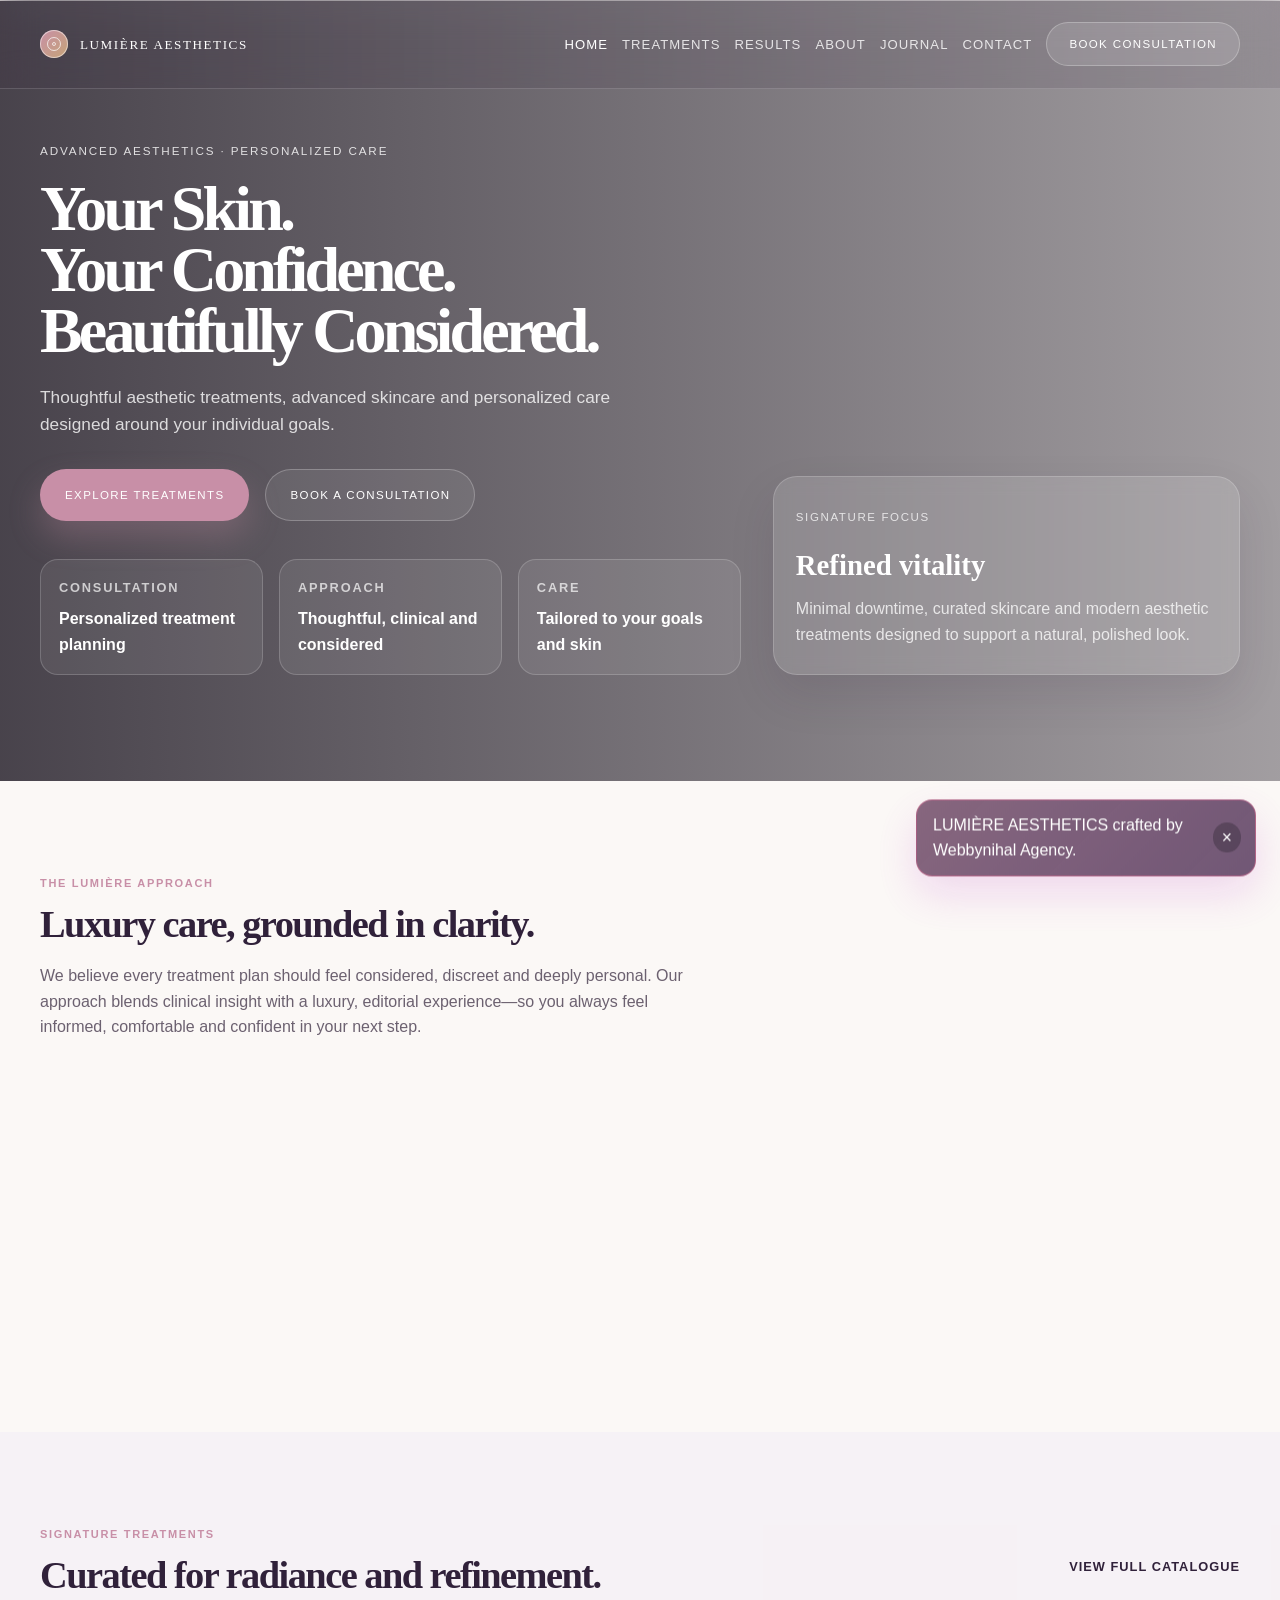
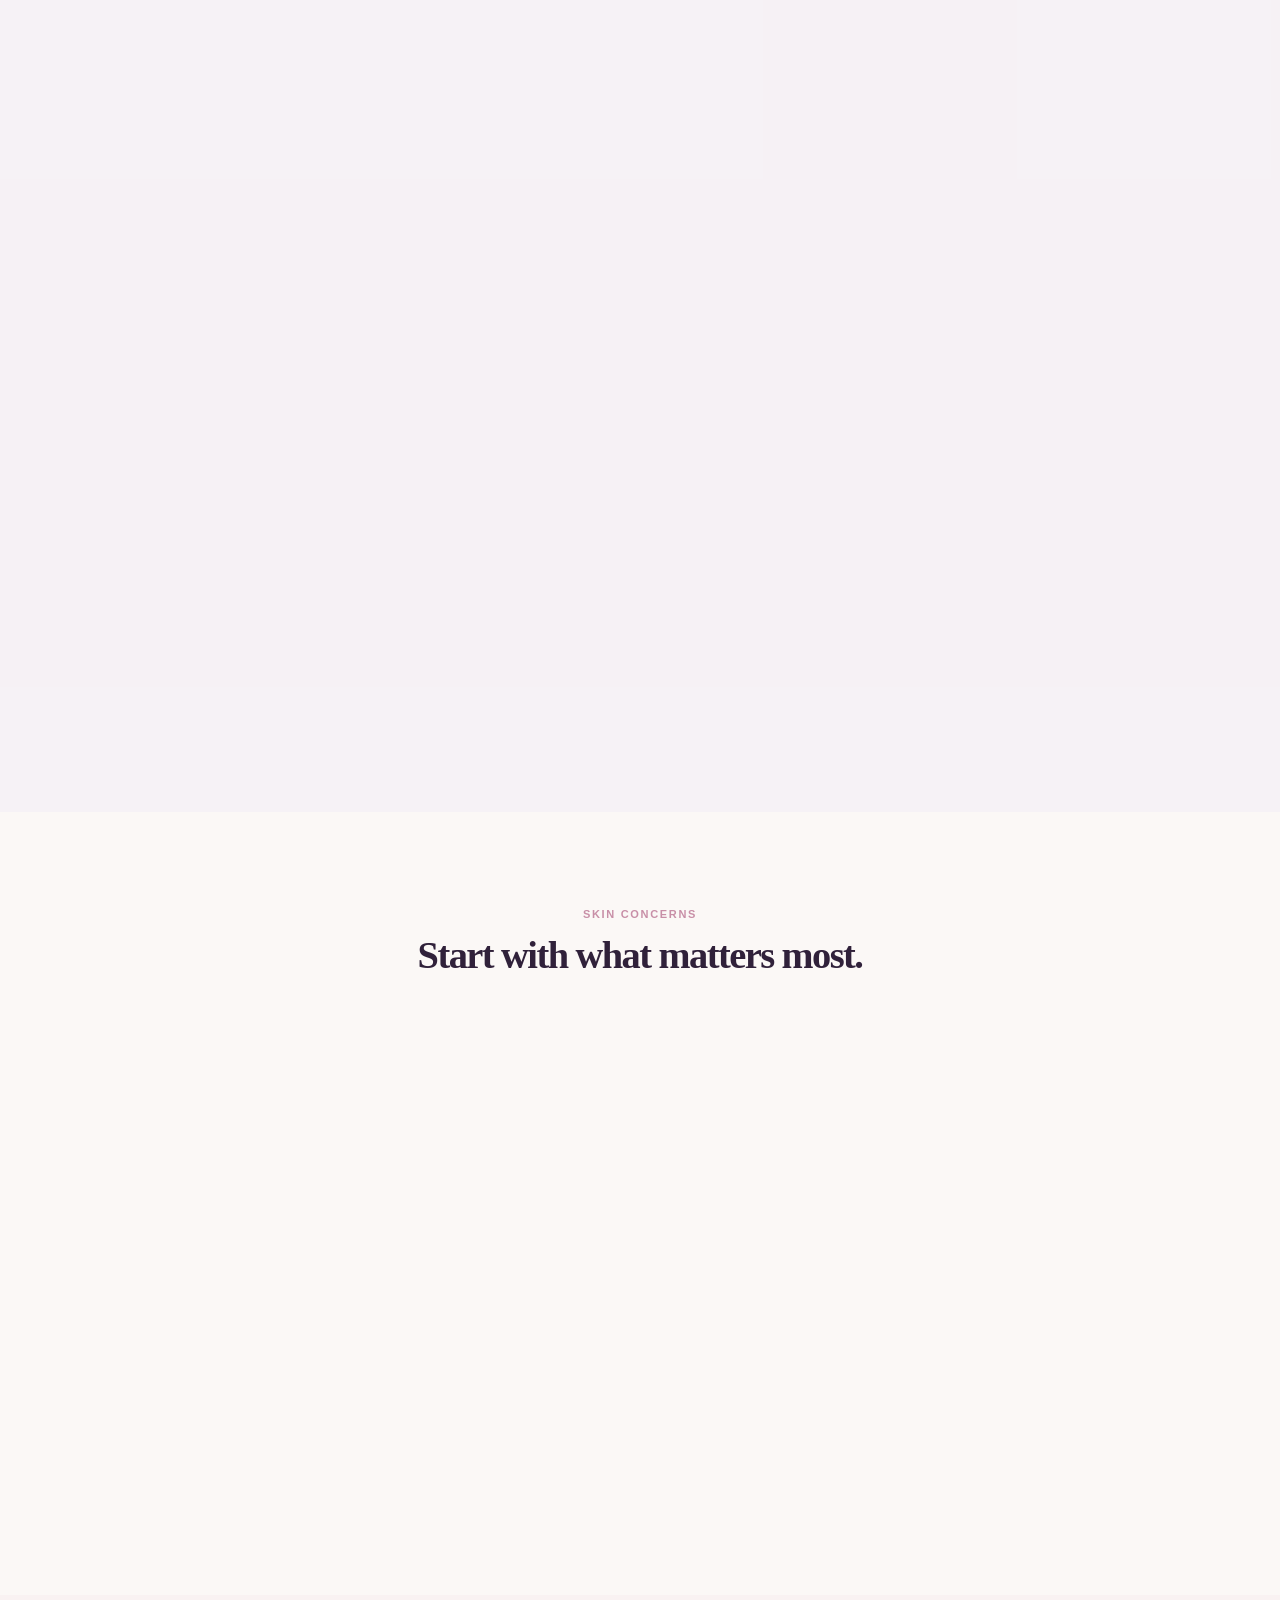
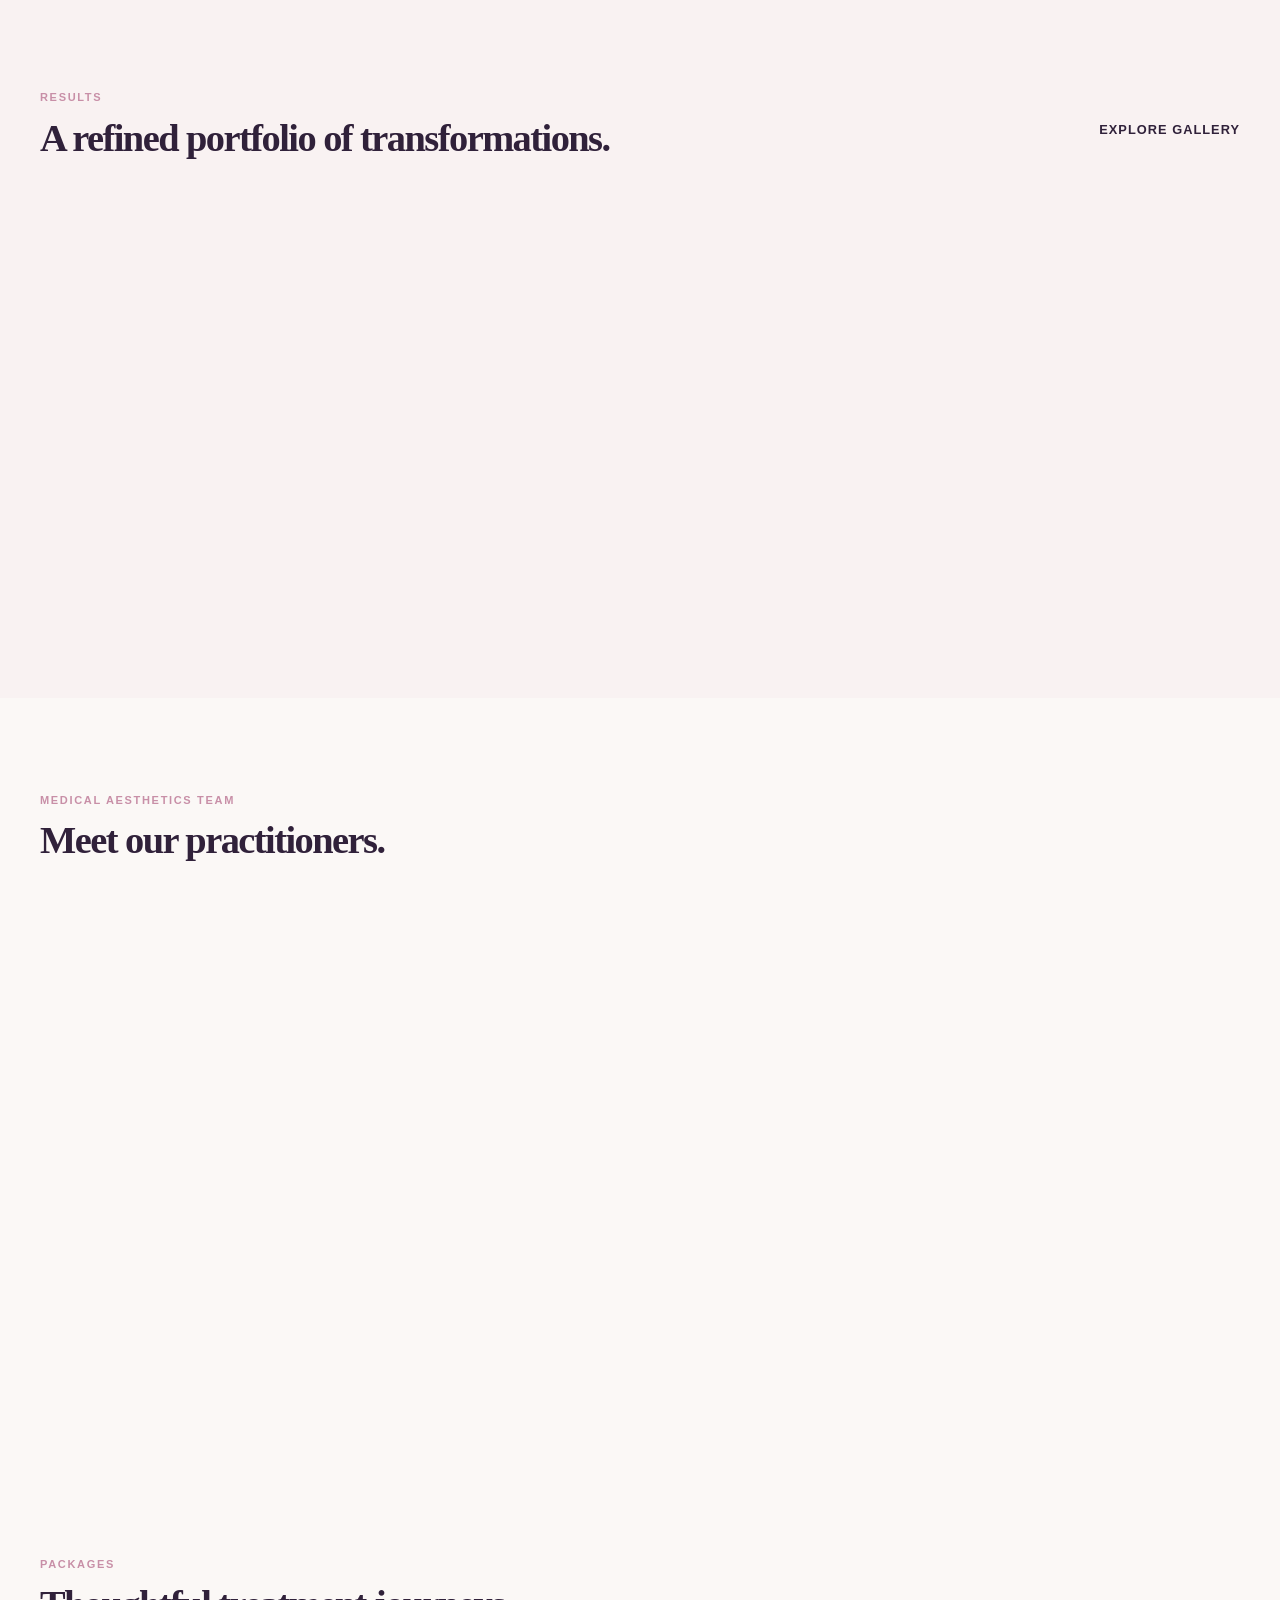
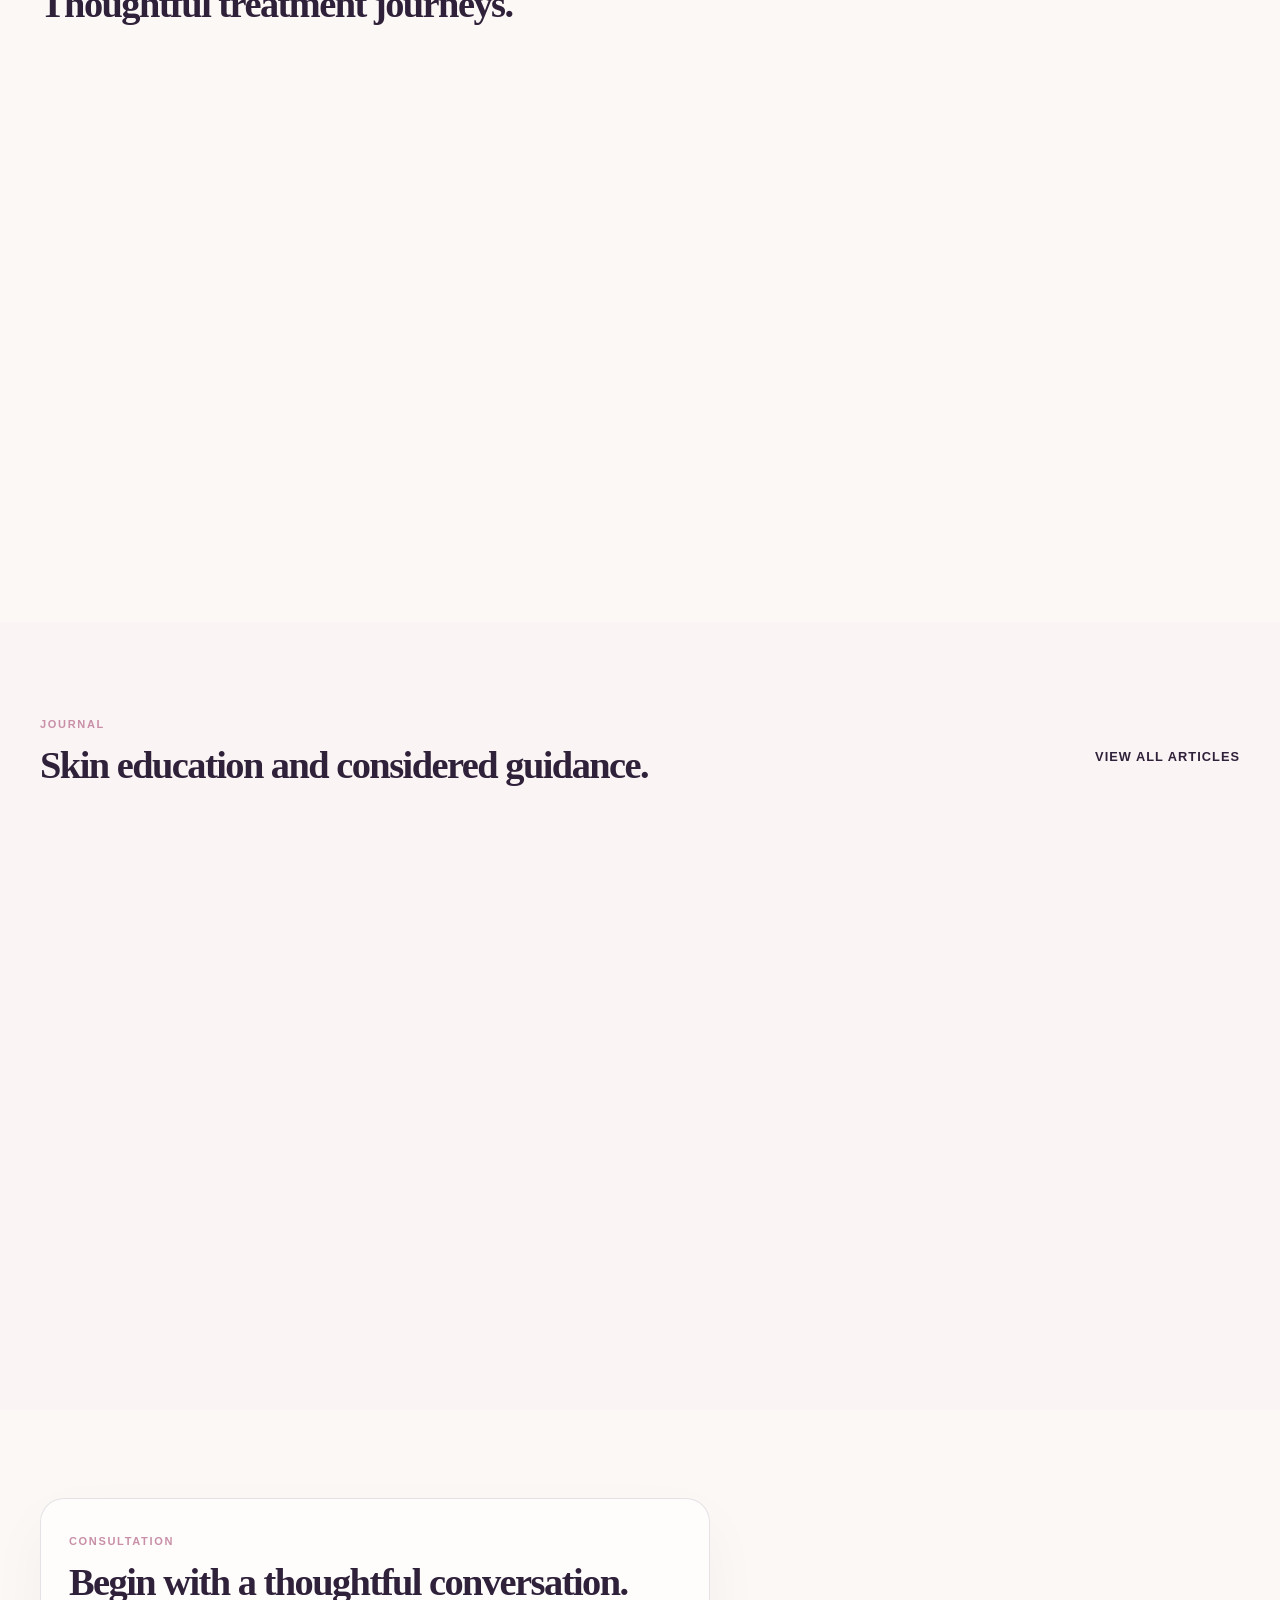
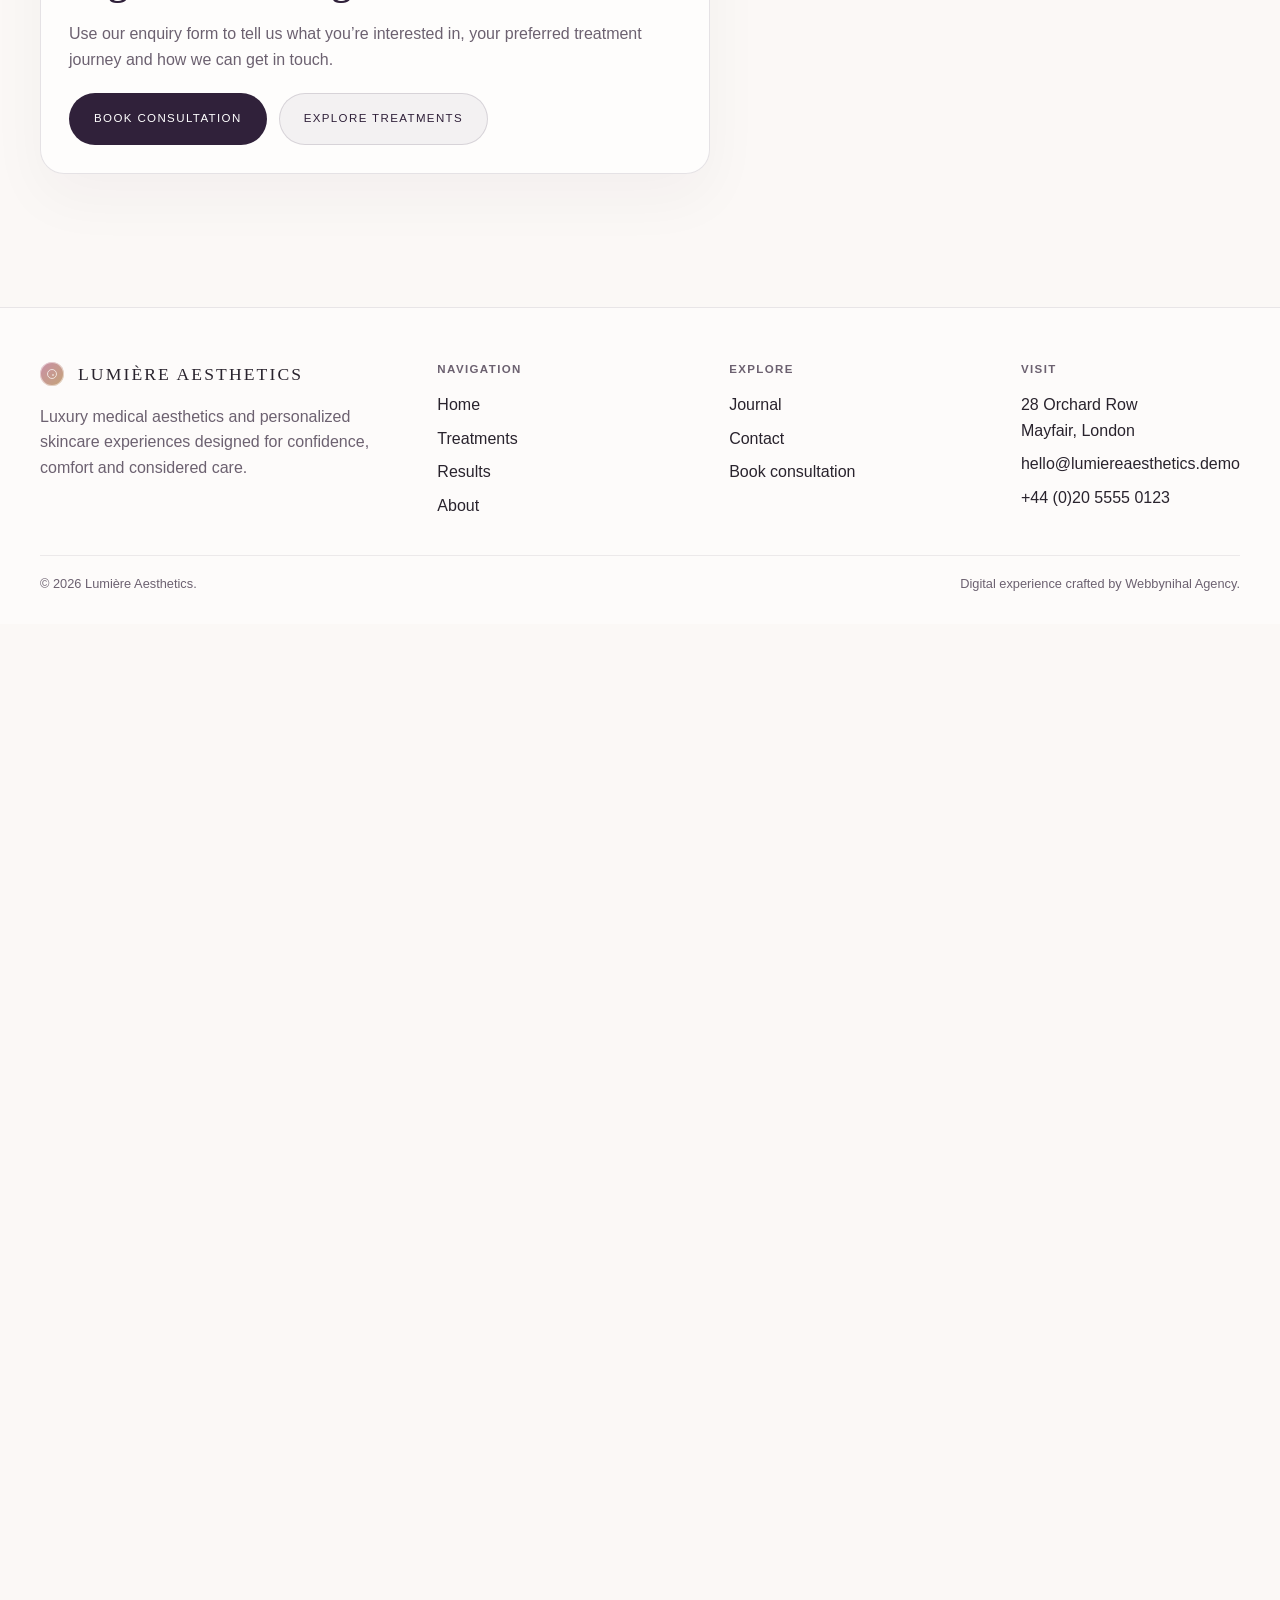
==== index.html @ baed6ac9 "first commit" ====
<!doctype html>
<html lang="en">
  <head>
    <meta charset="utf-8" />
    <meta name="viewport" content="width=device-width, initial-scale=1" />
    <meta http-equiv="refresh" content="0; url=html/index.html" />
    <title>LUMIÈRE AESTHETICS</title>
  </head>
  <body>
    <p><a href="html/index.html">Enter LUMIÈRE AESTHETICS</a></p>
  </body>
</html>
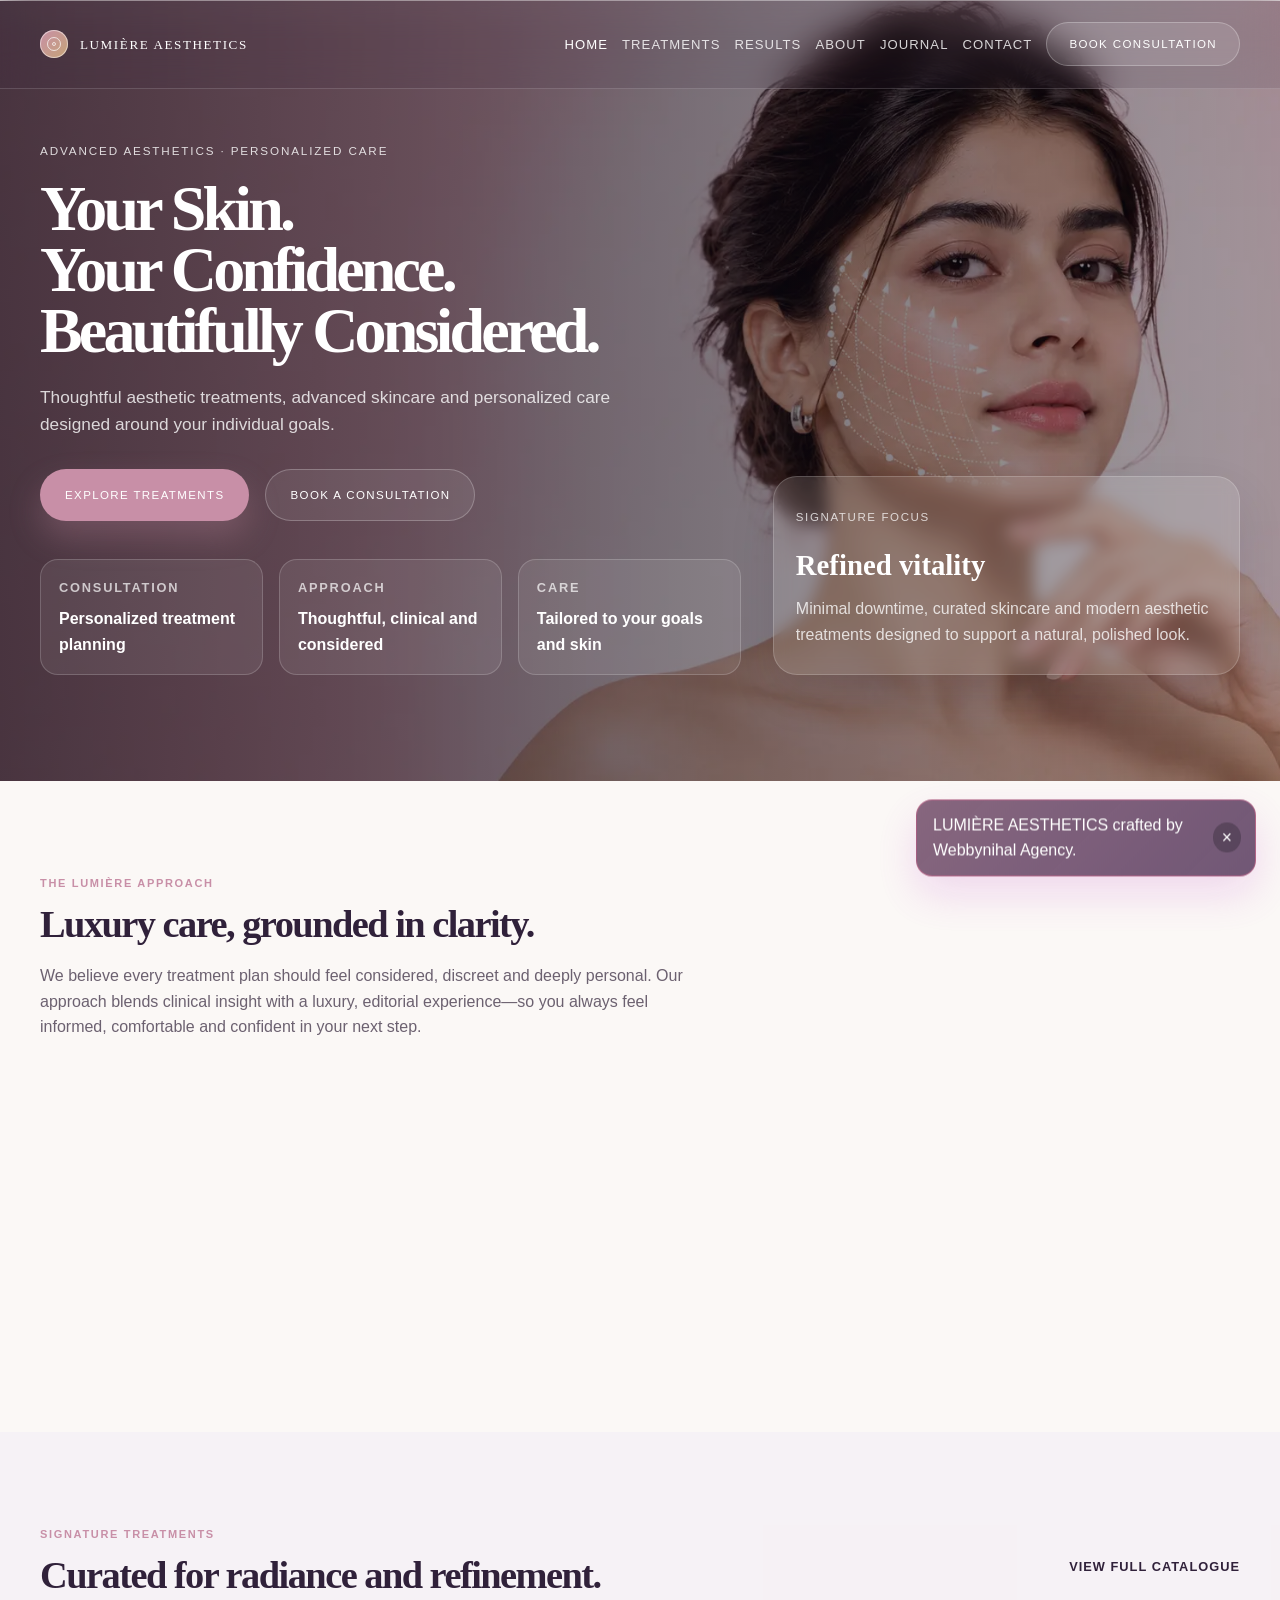
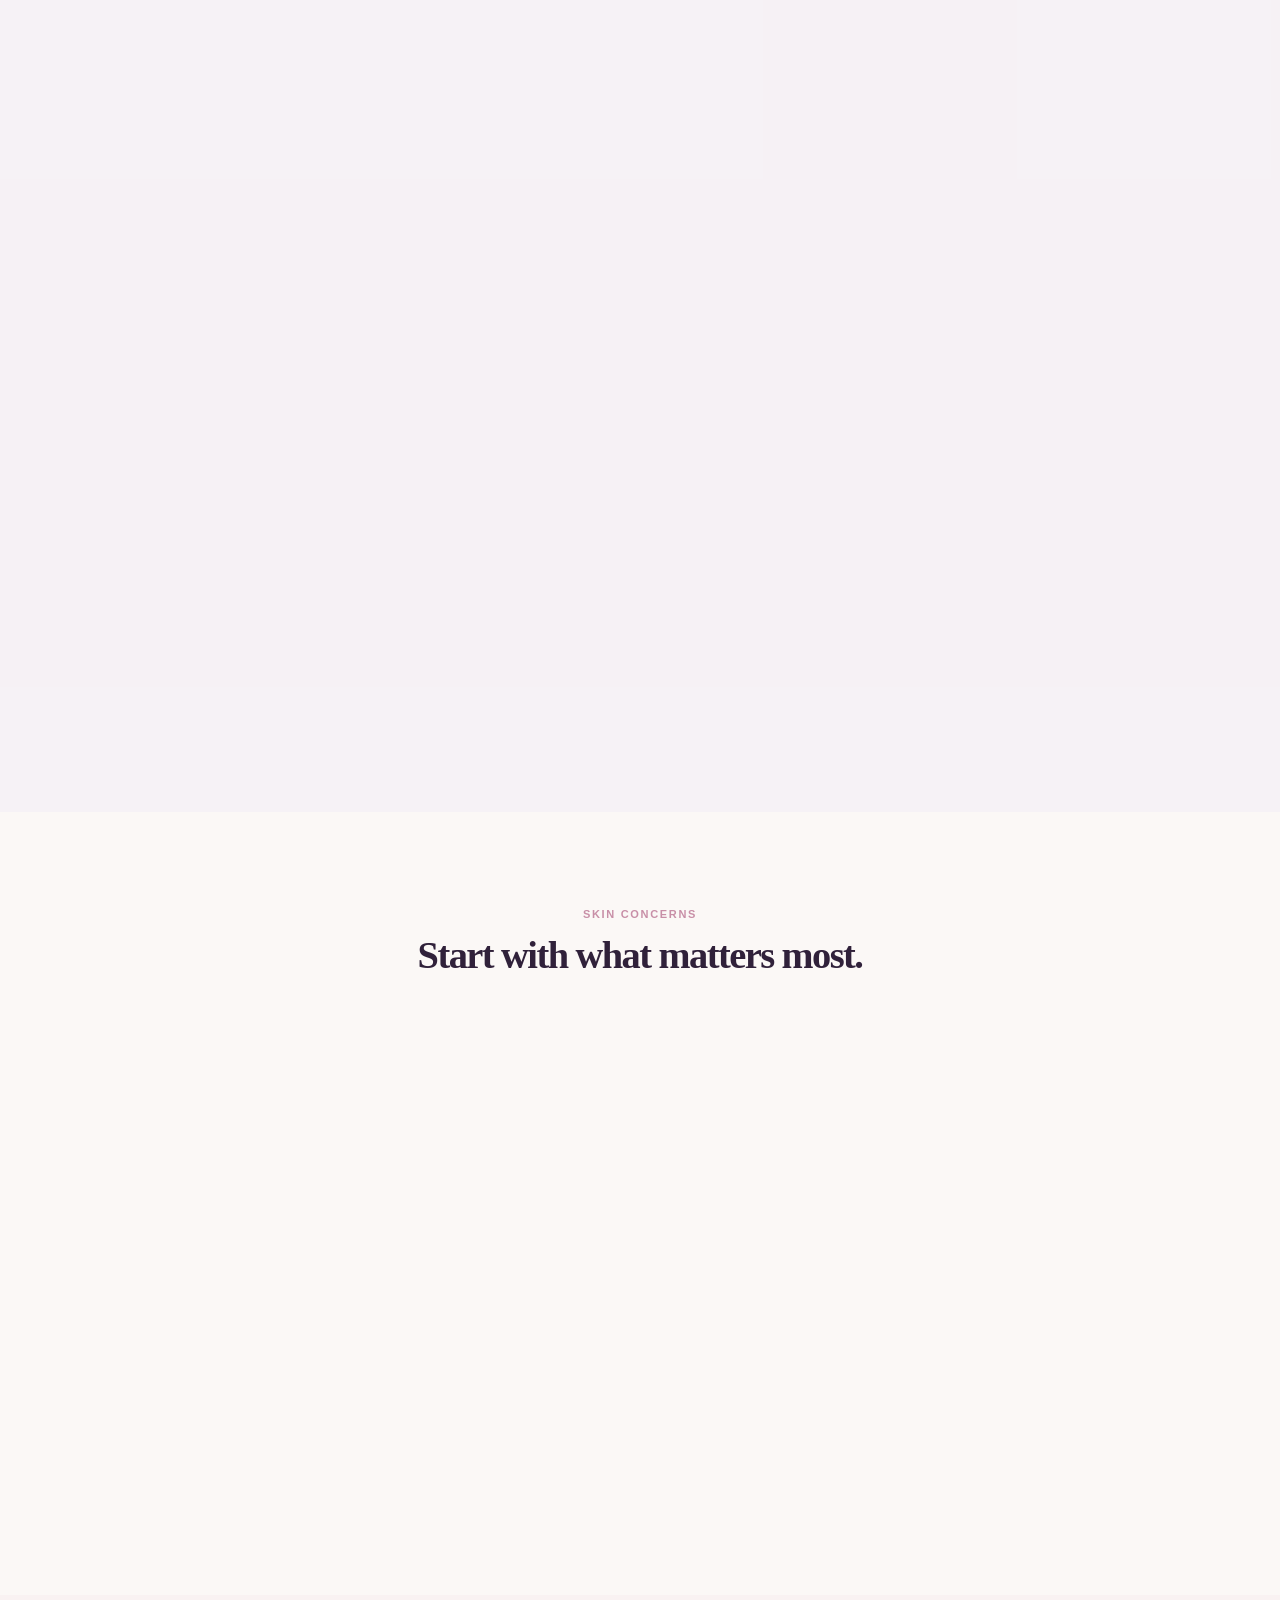
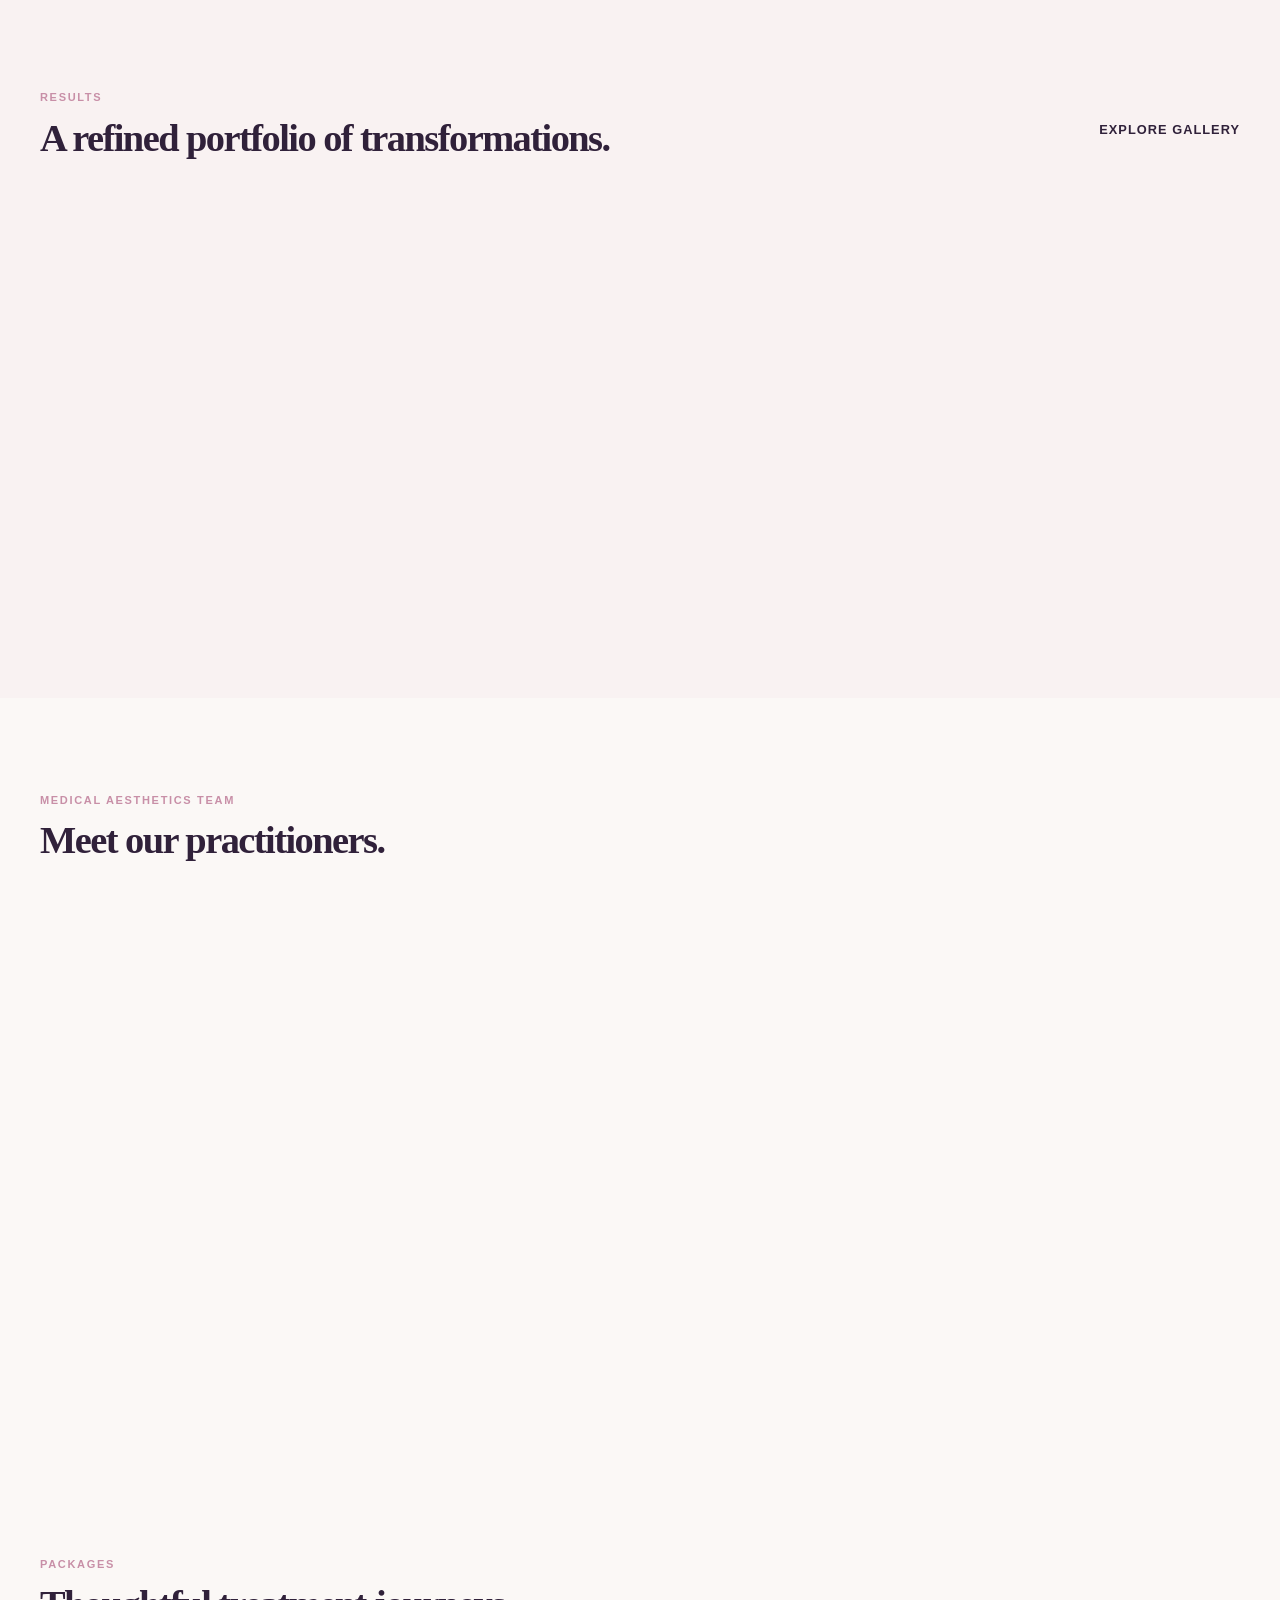
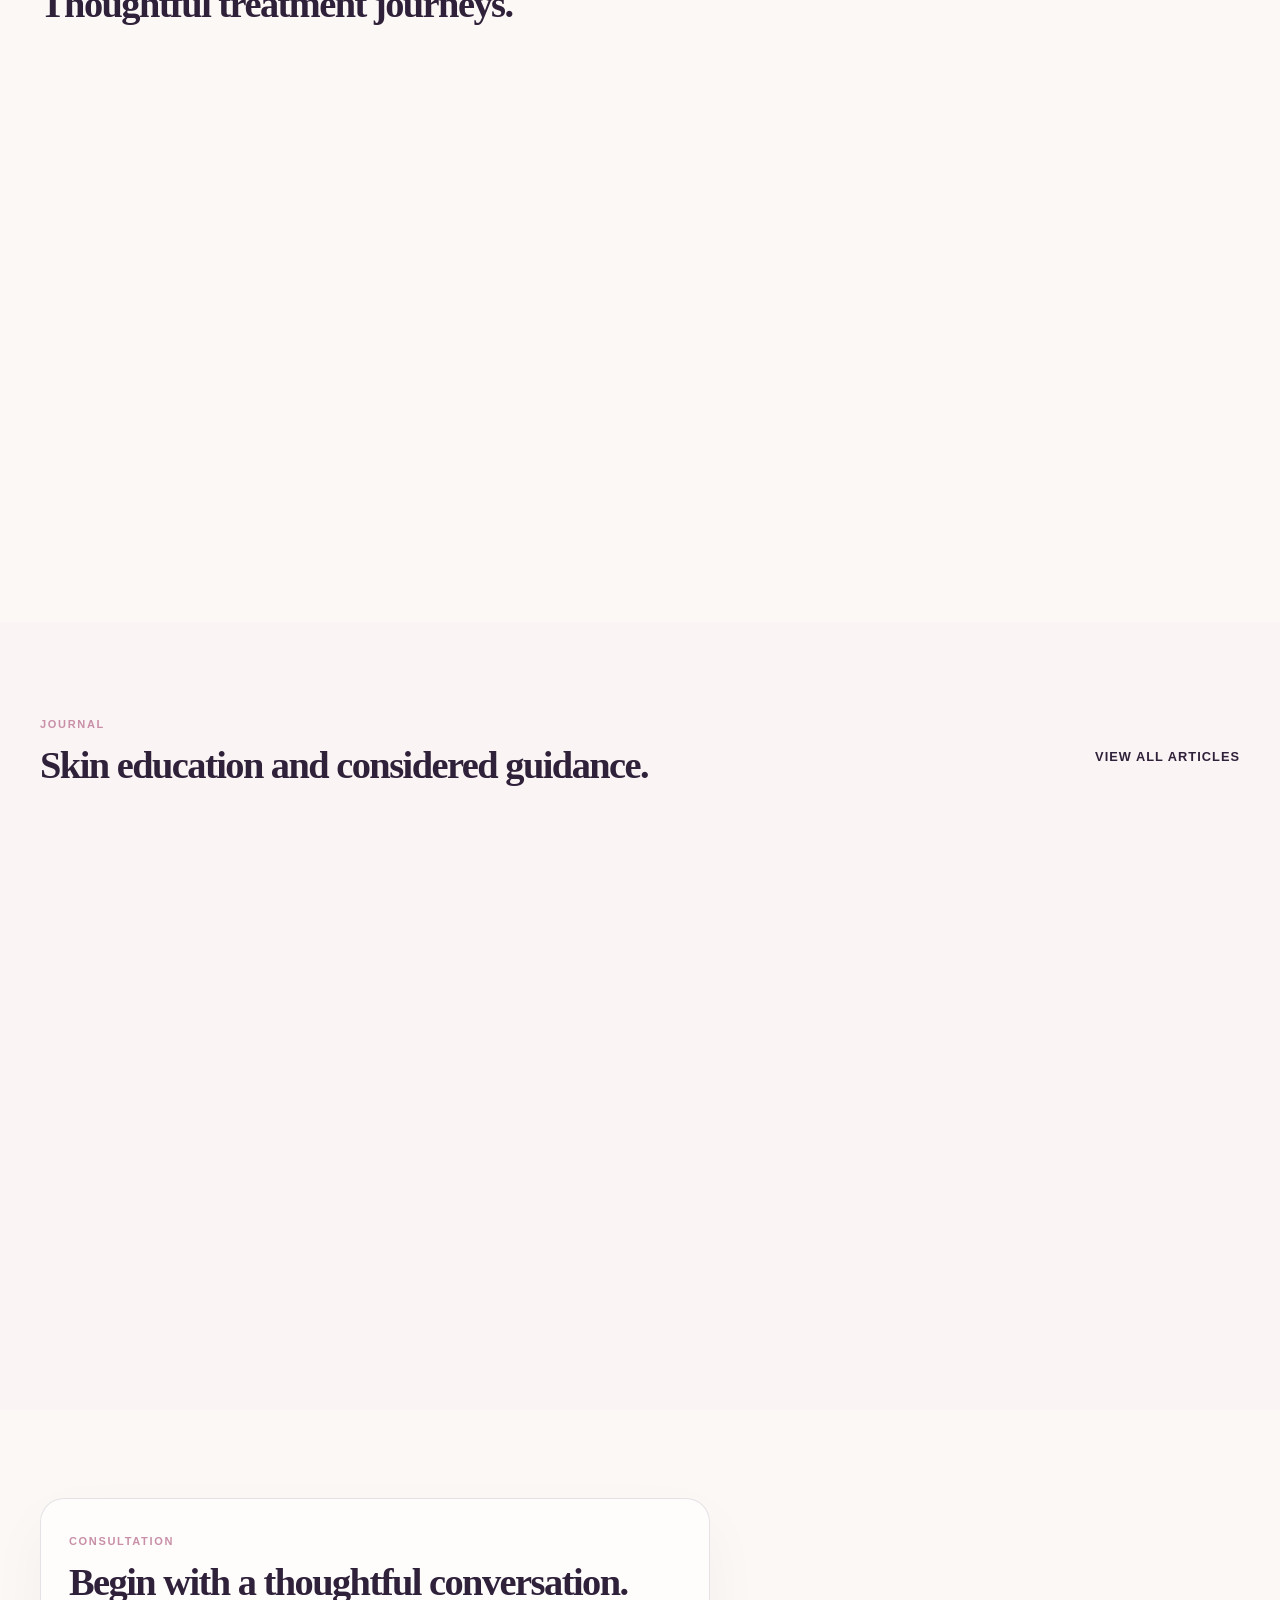
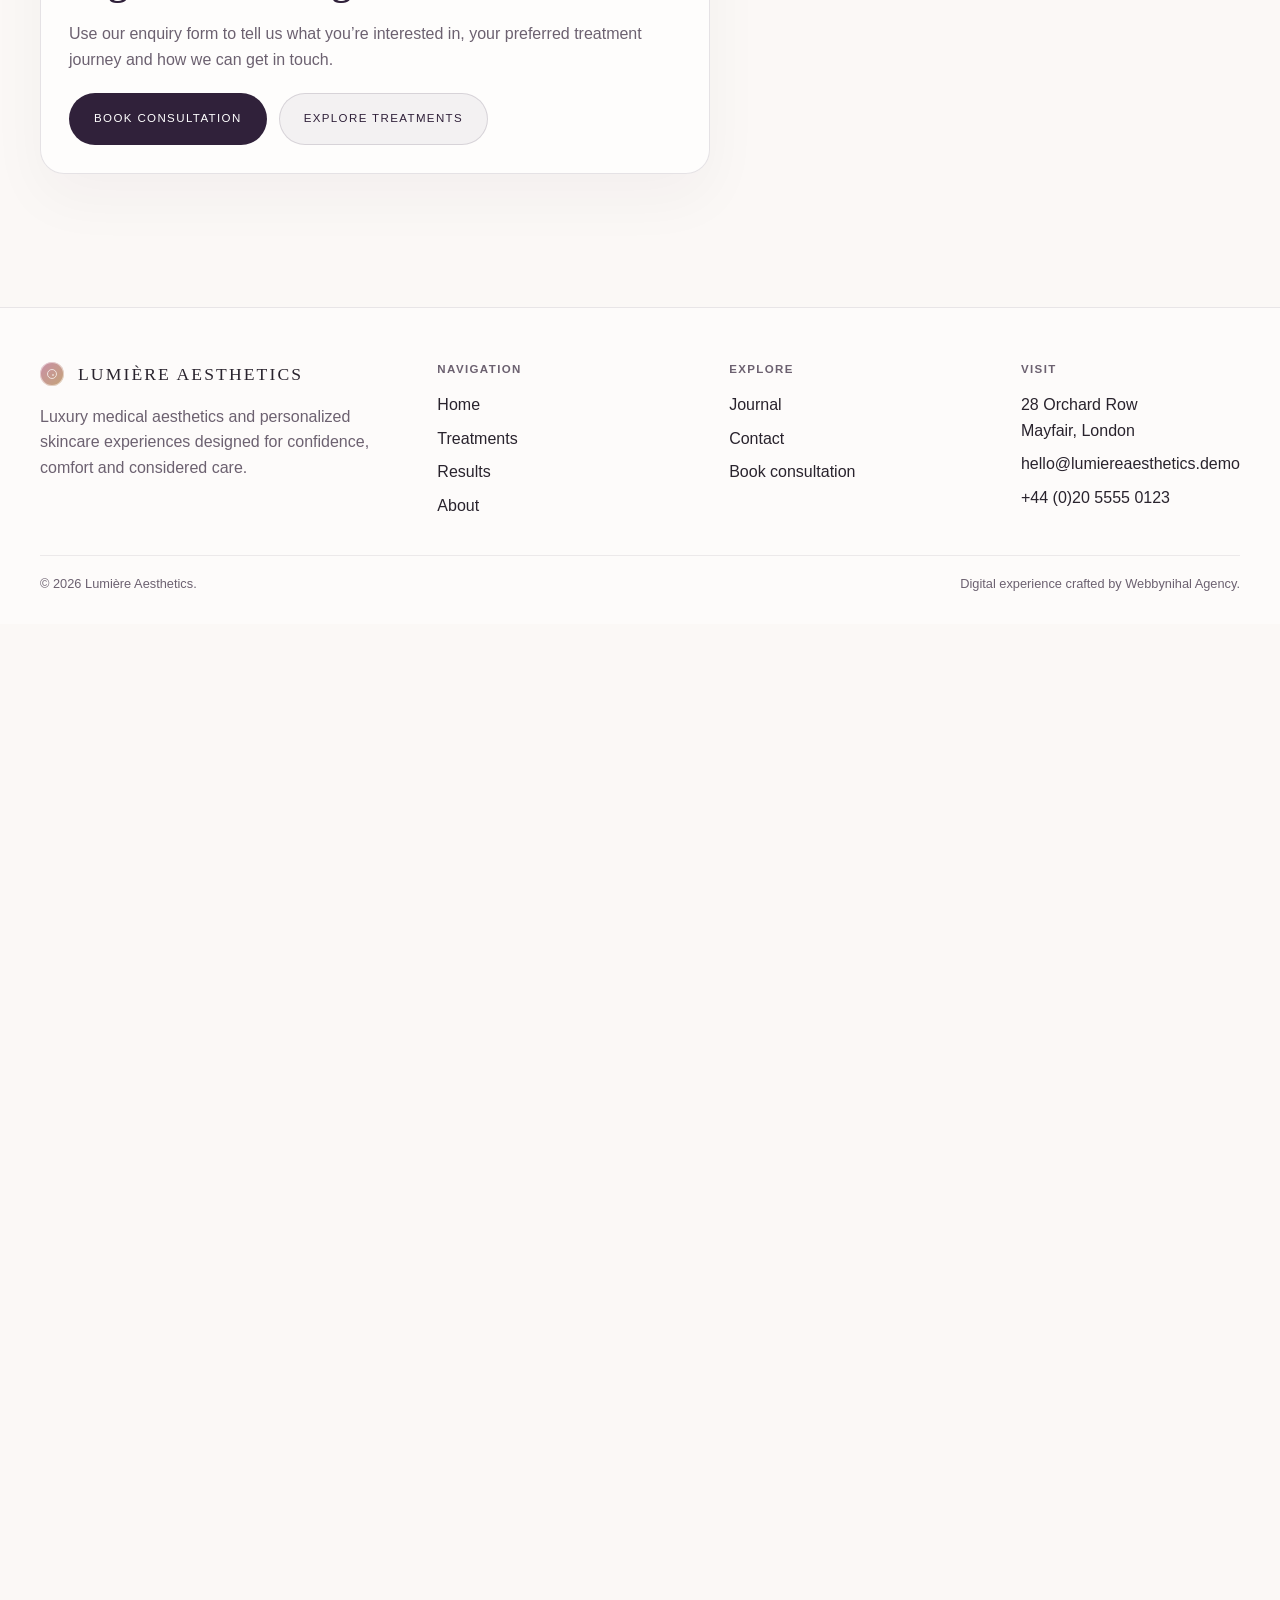
==== commit 3e5bf27b: "hero img upd" ====
--- a/index.html
+++ b/index.html
@@ -7,6 +7,5 @@
     <title>LUMIÈRE AESTHETICS</title>
   </head>
   <body>
-    <p><a href="html/index.html">Enter LUMIÈRE AESTHETICS</a></p>
   </body>
 </html>
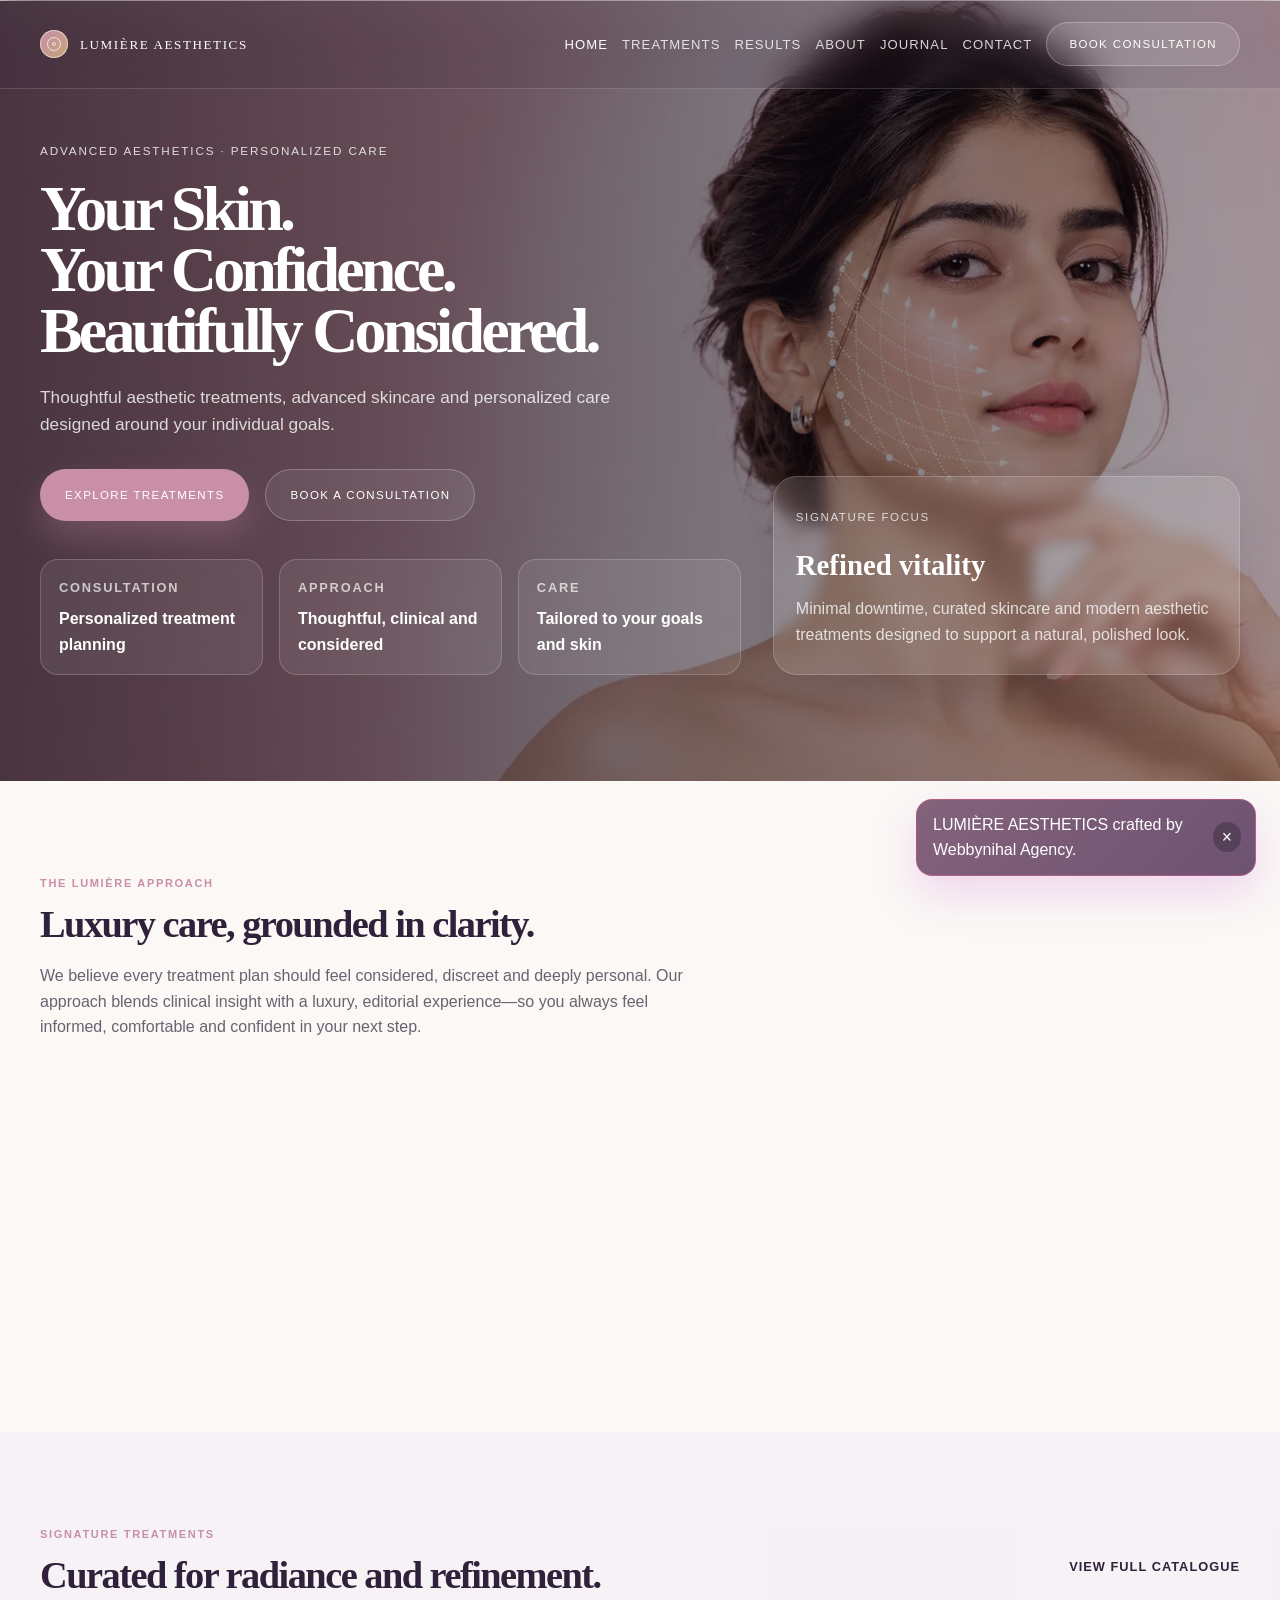
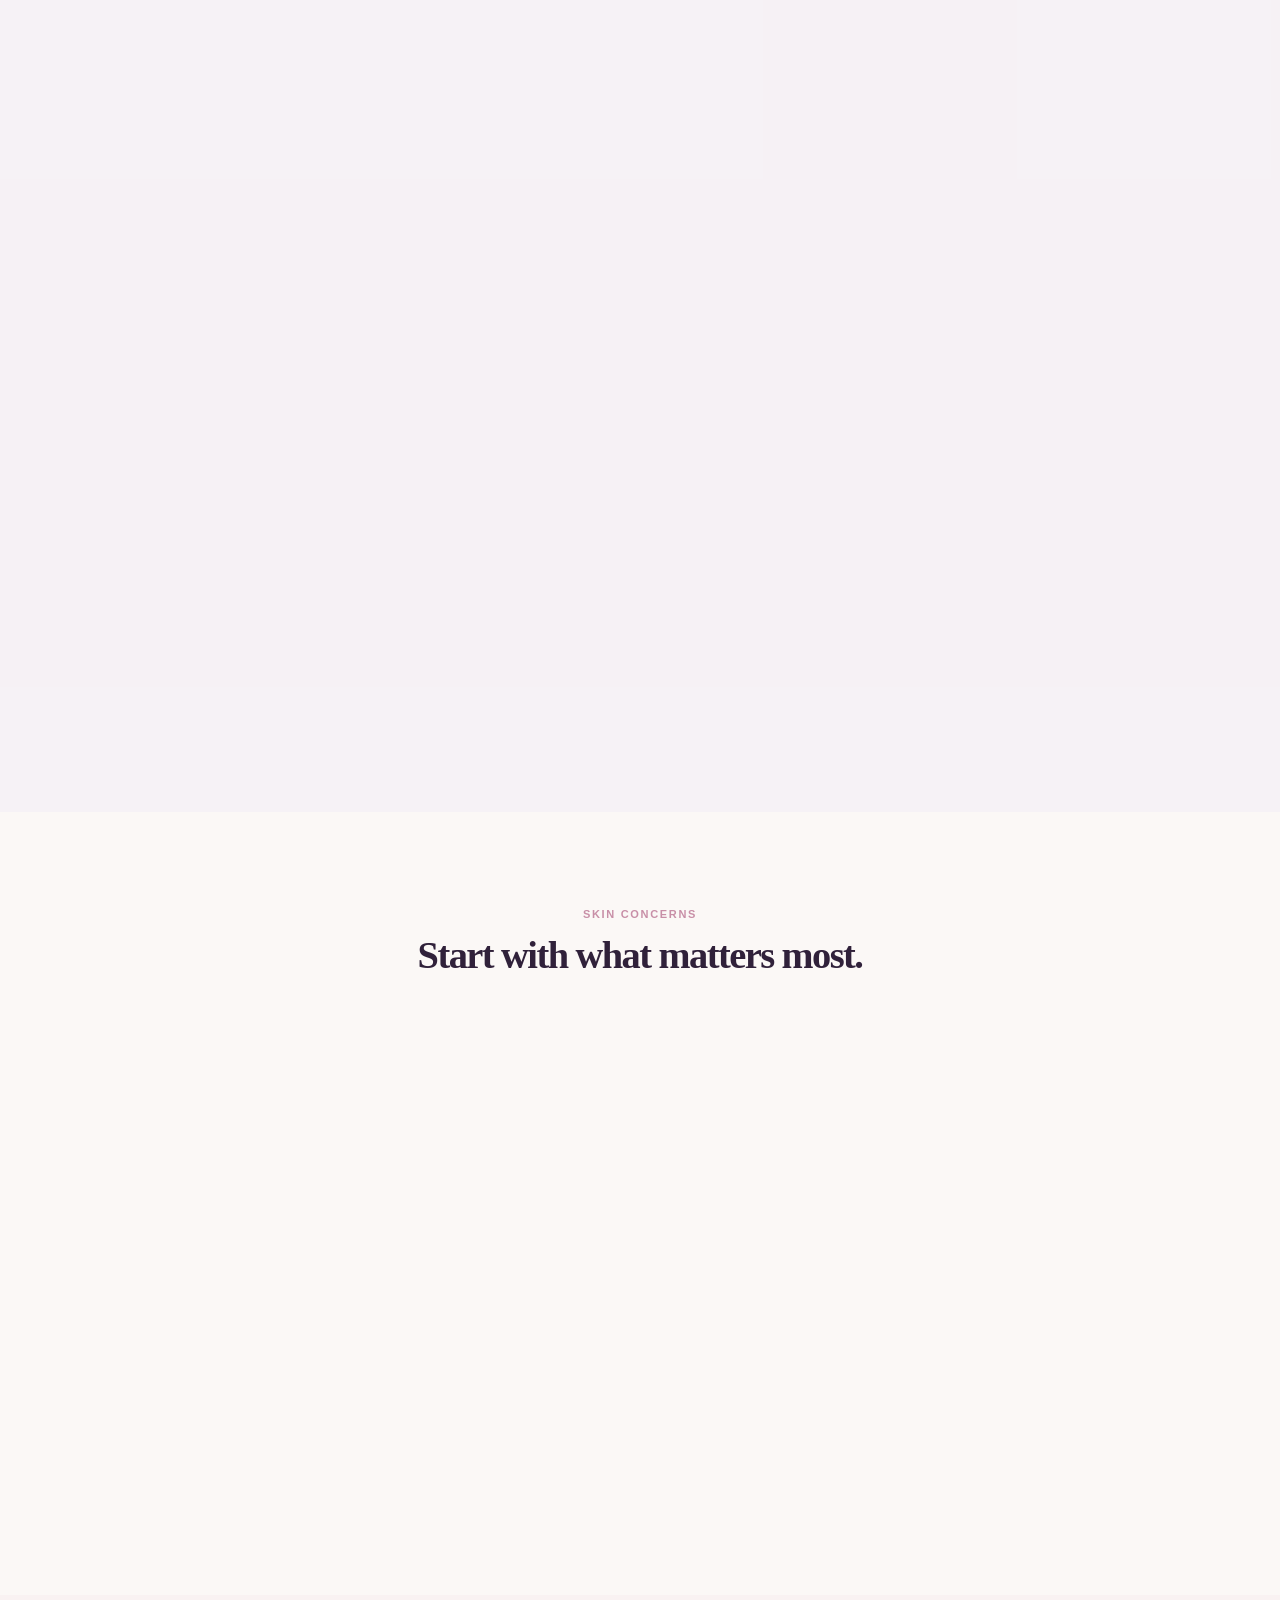
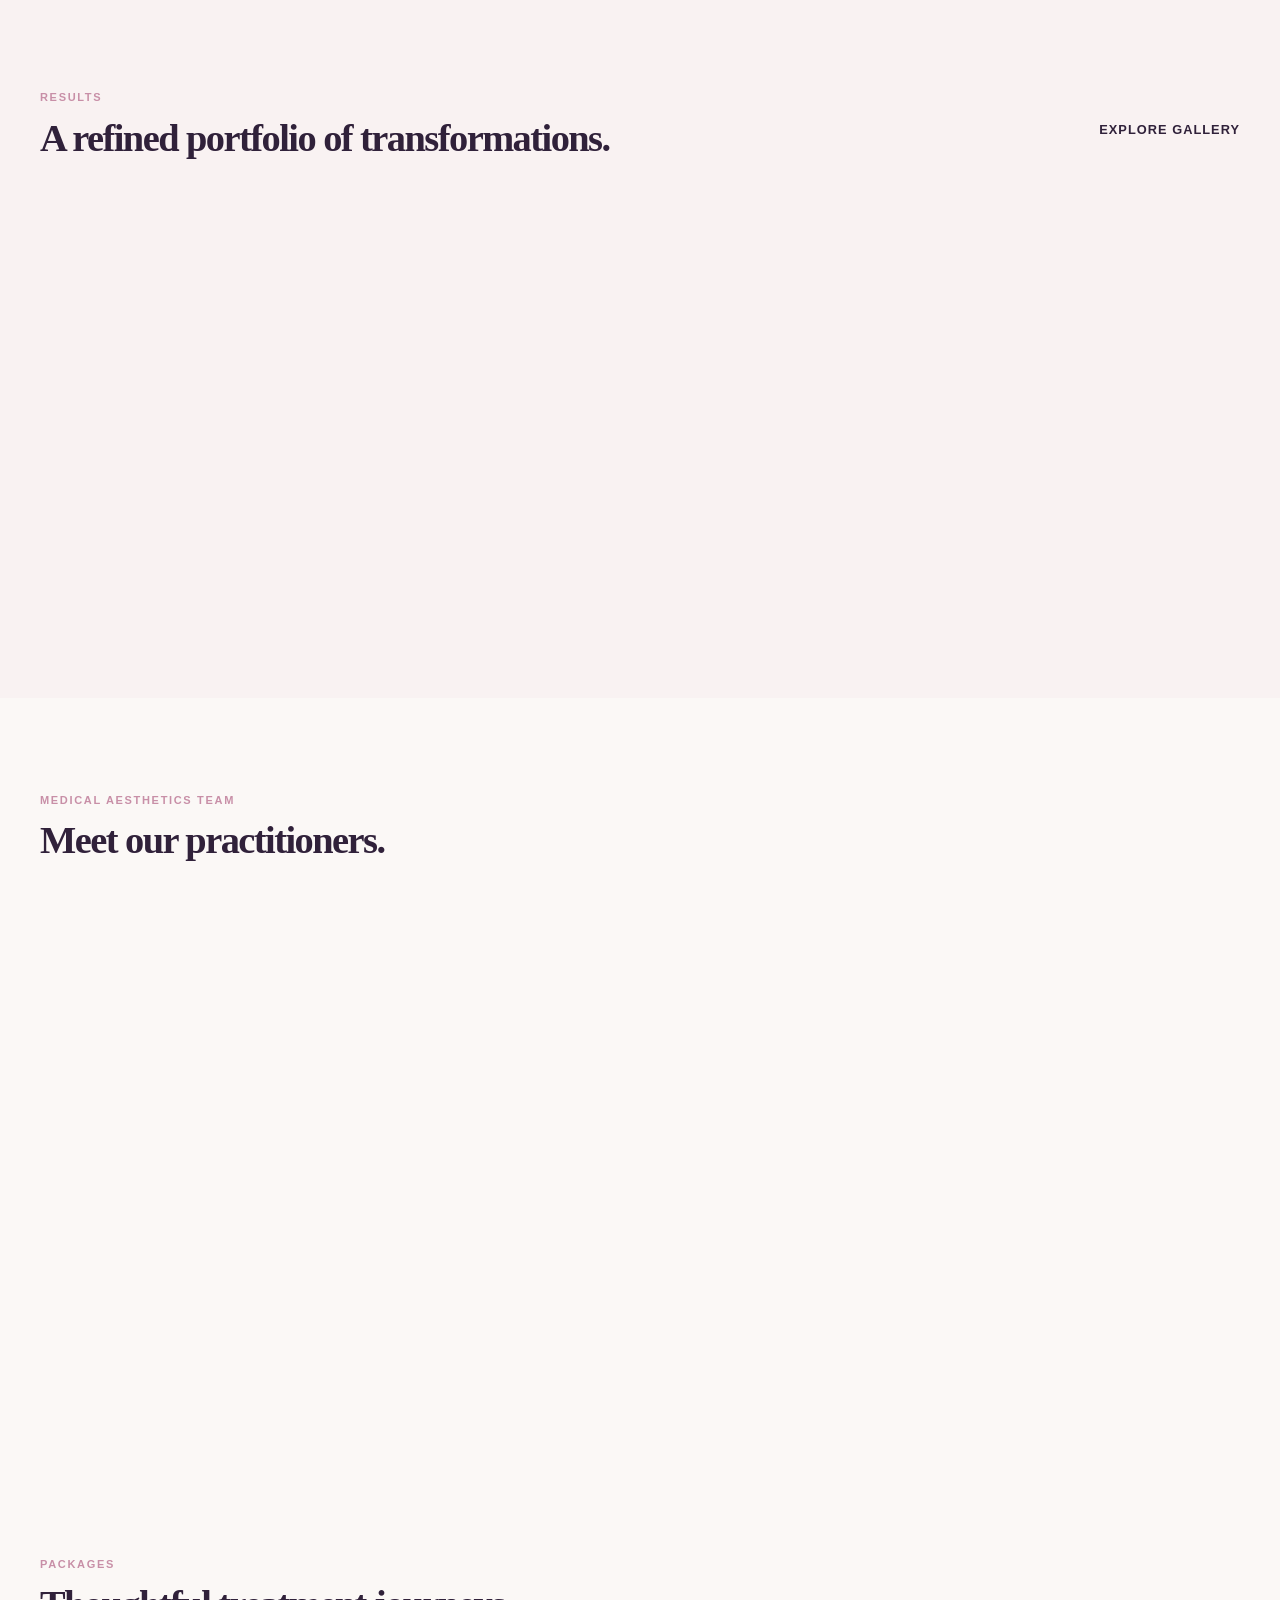
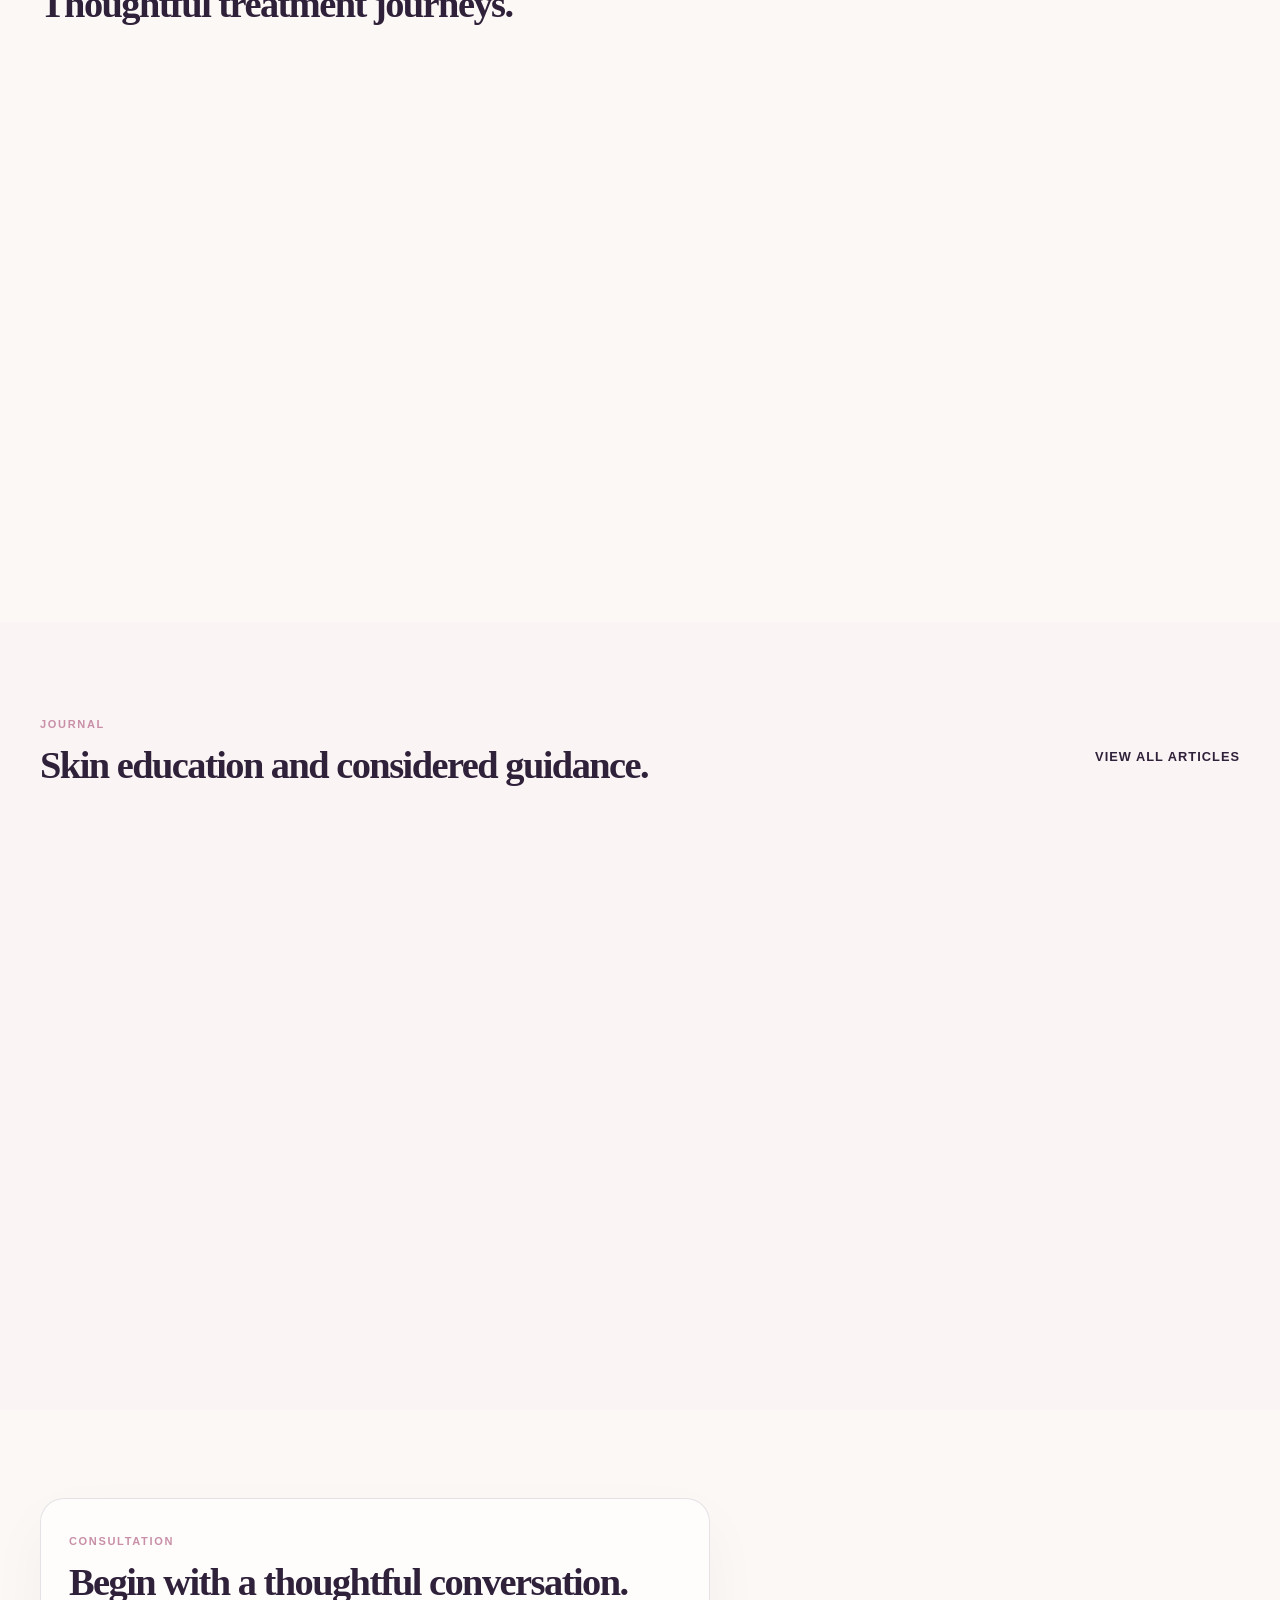
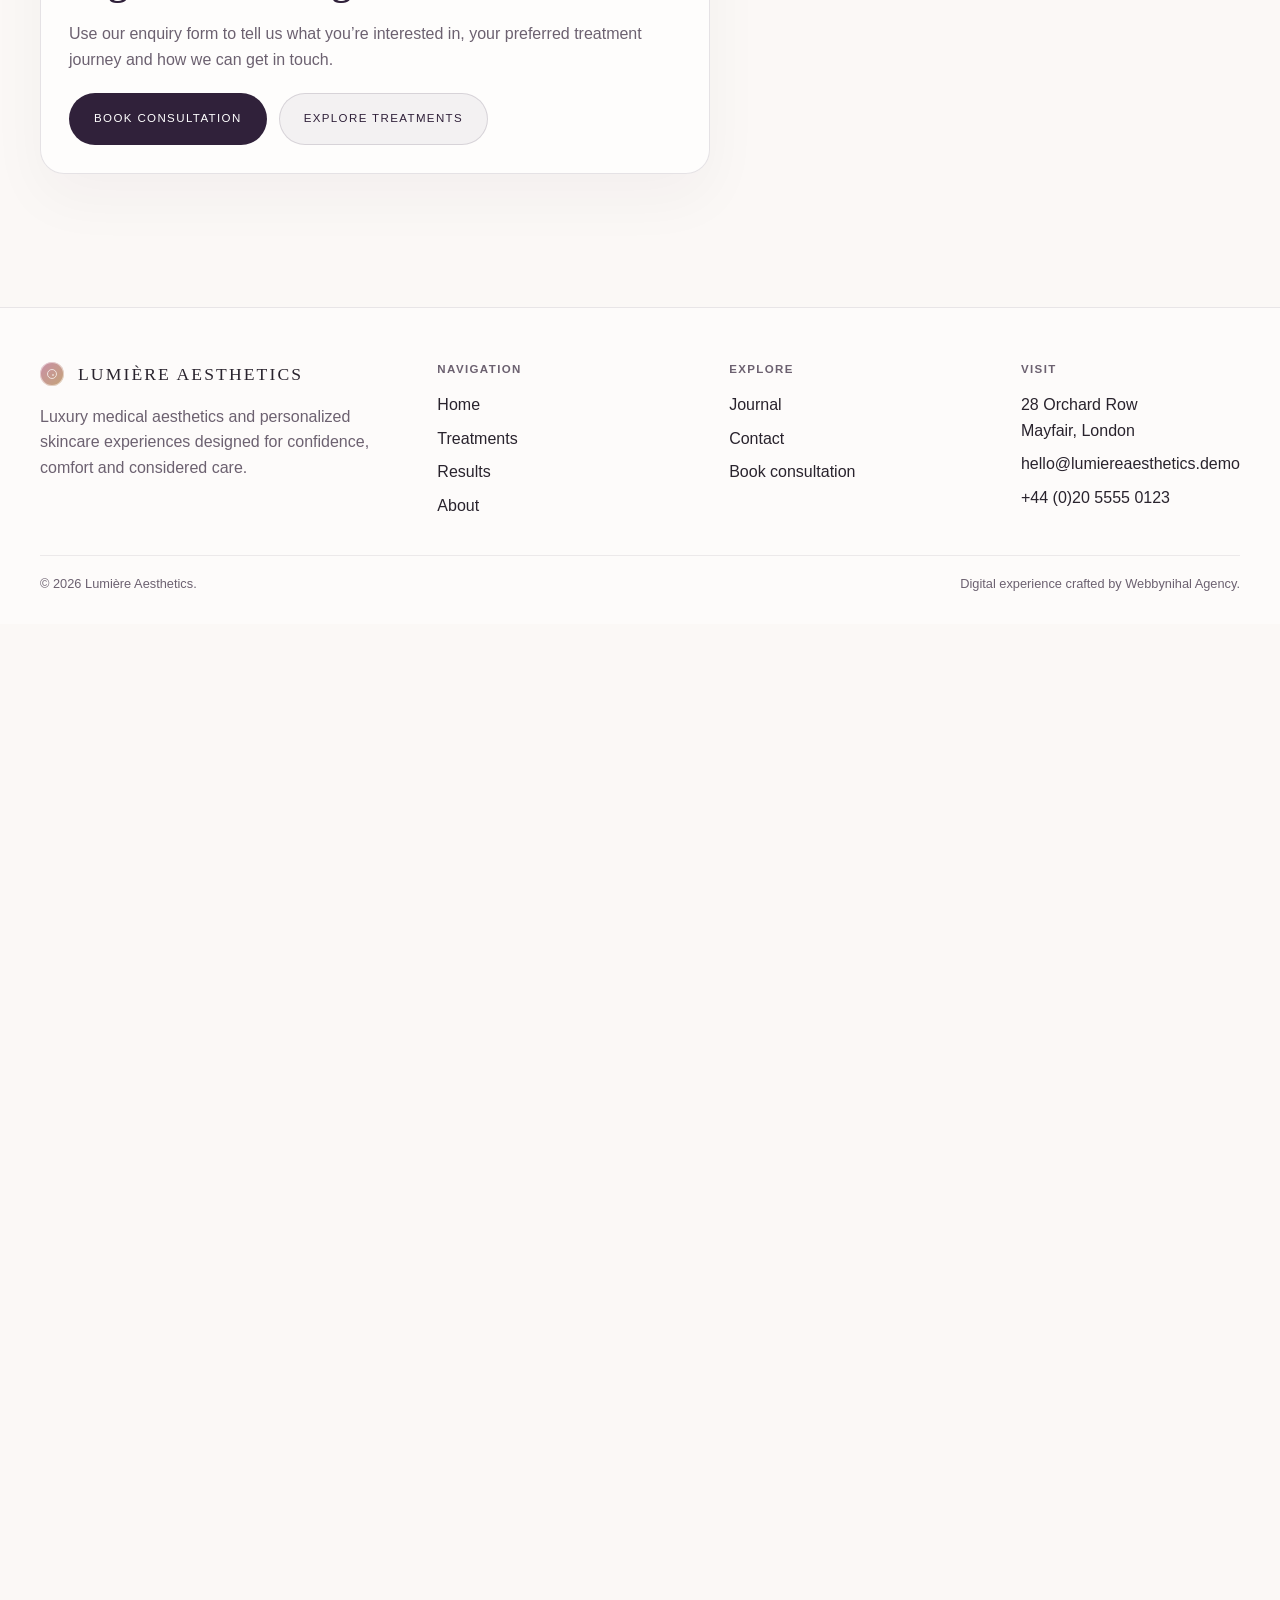
==== commit 65209e93: "img upd" ====
--- a/index.html
+++ b/index.html
@@ -7,5 +7,6 @@
     <title>LUMIÈRE AESTHETICS</title>
   </head>
   <body>
+    <p><a href="html/index.html">Enter LUMIÈRE AESTHETICS</a></p>
   </body>
 </html>
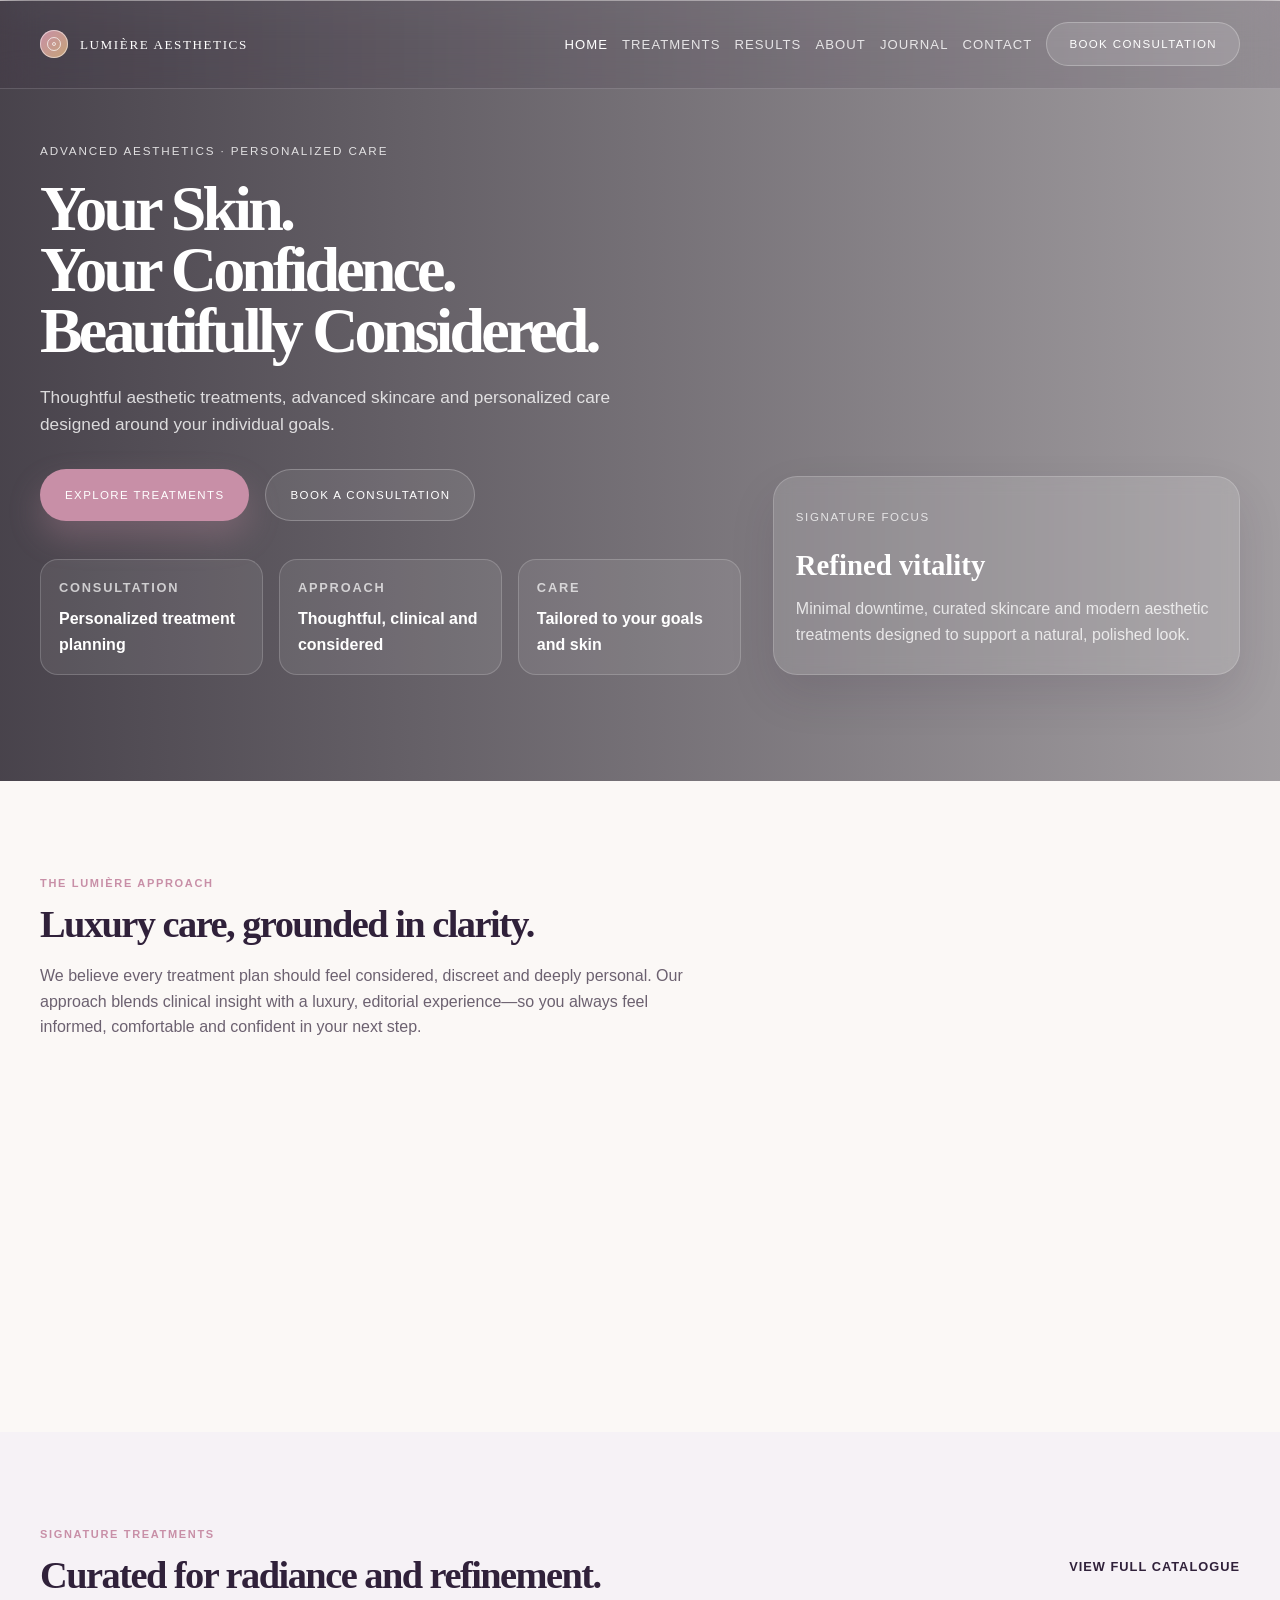
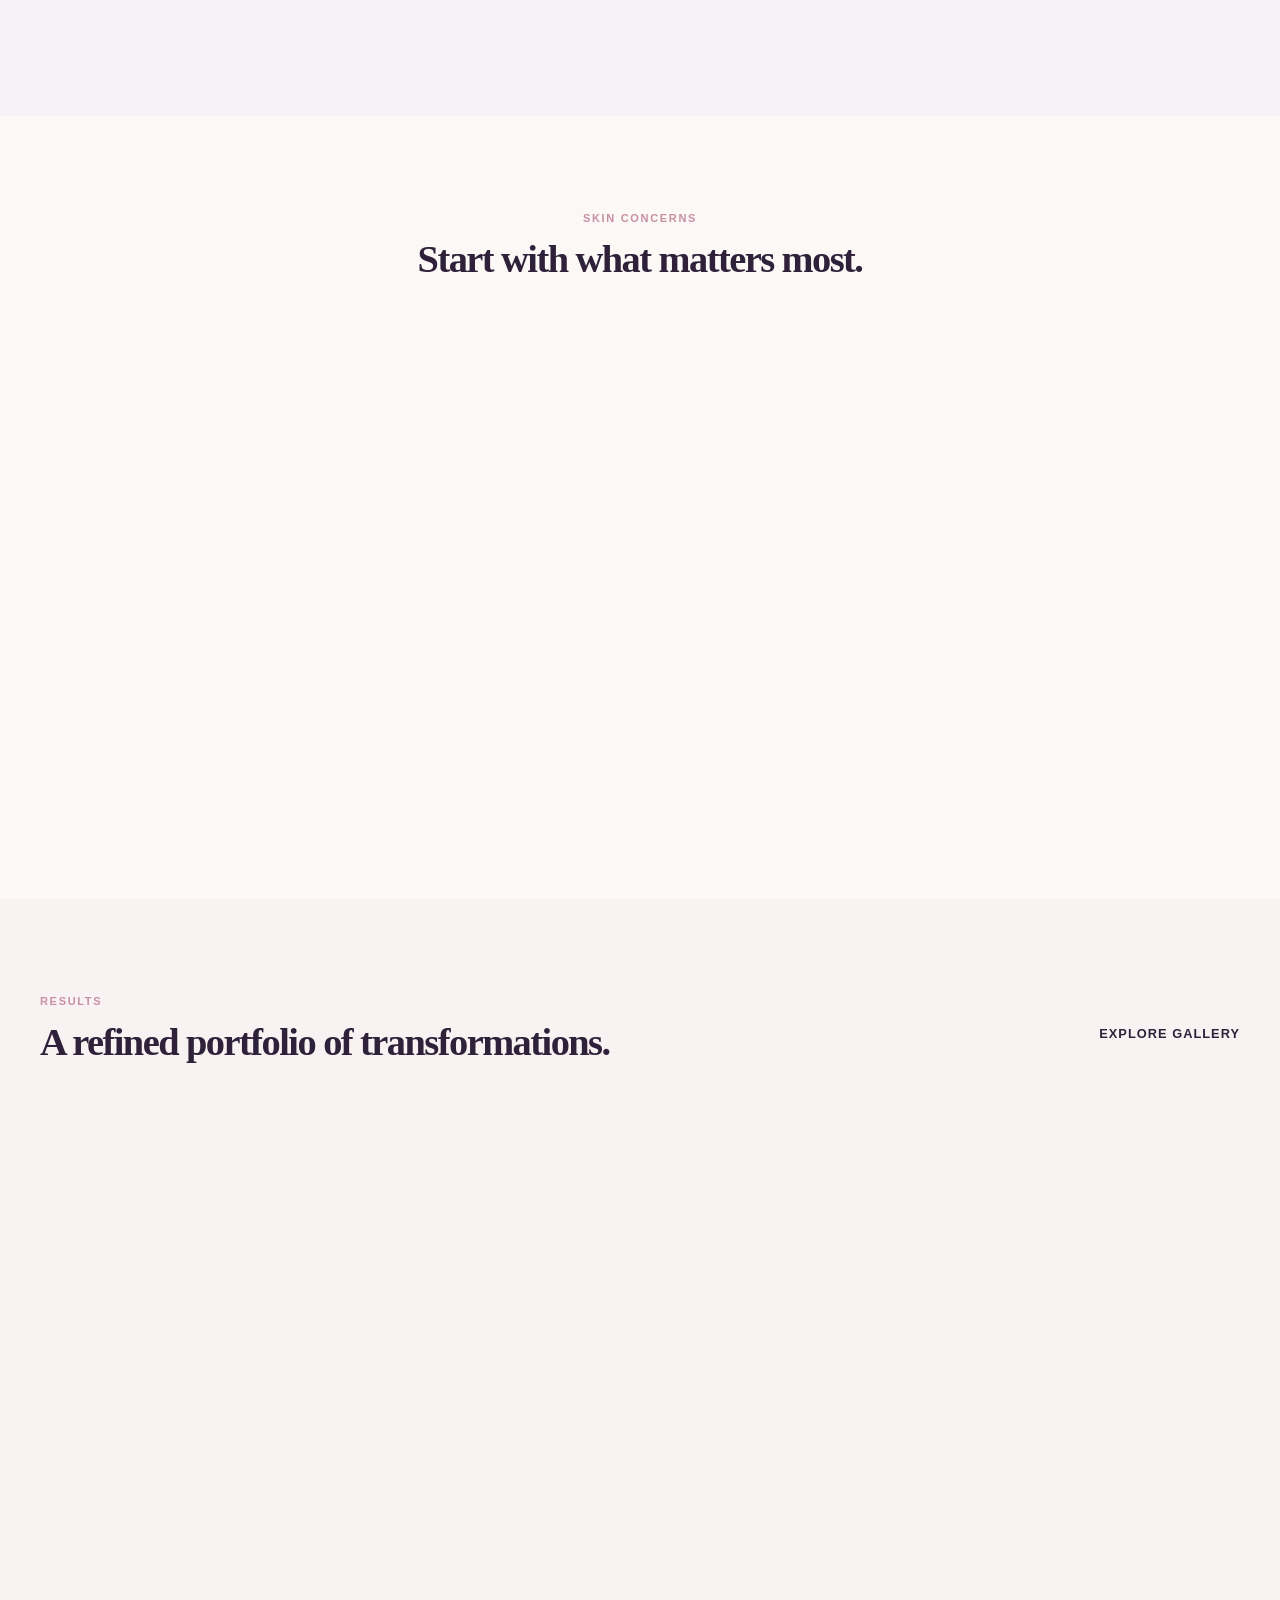
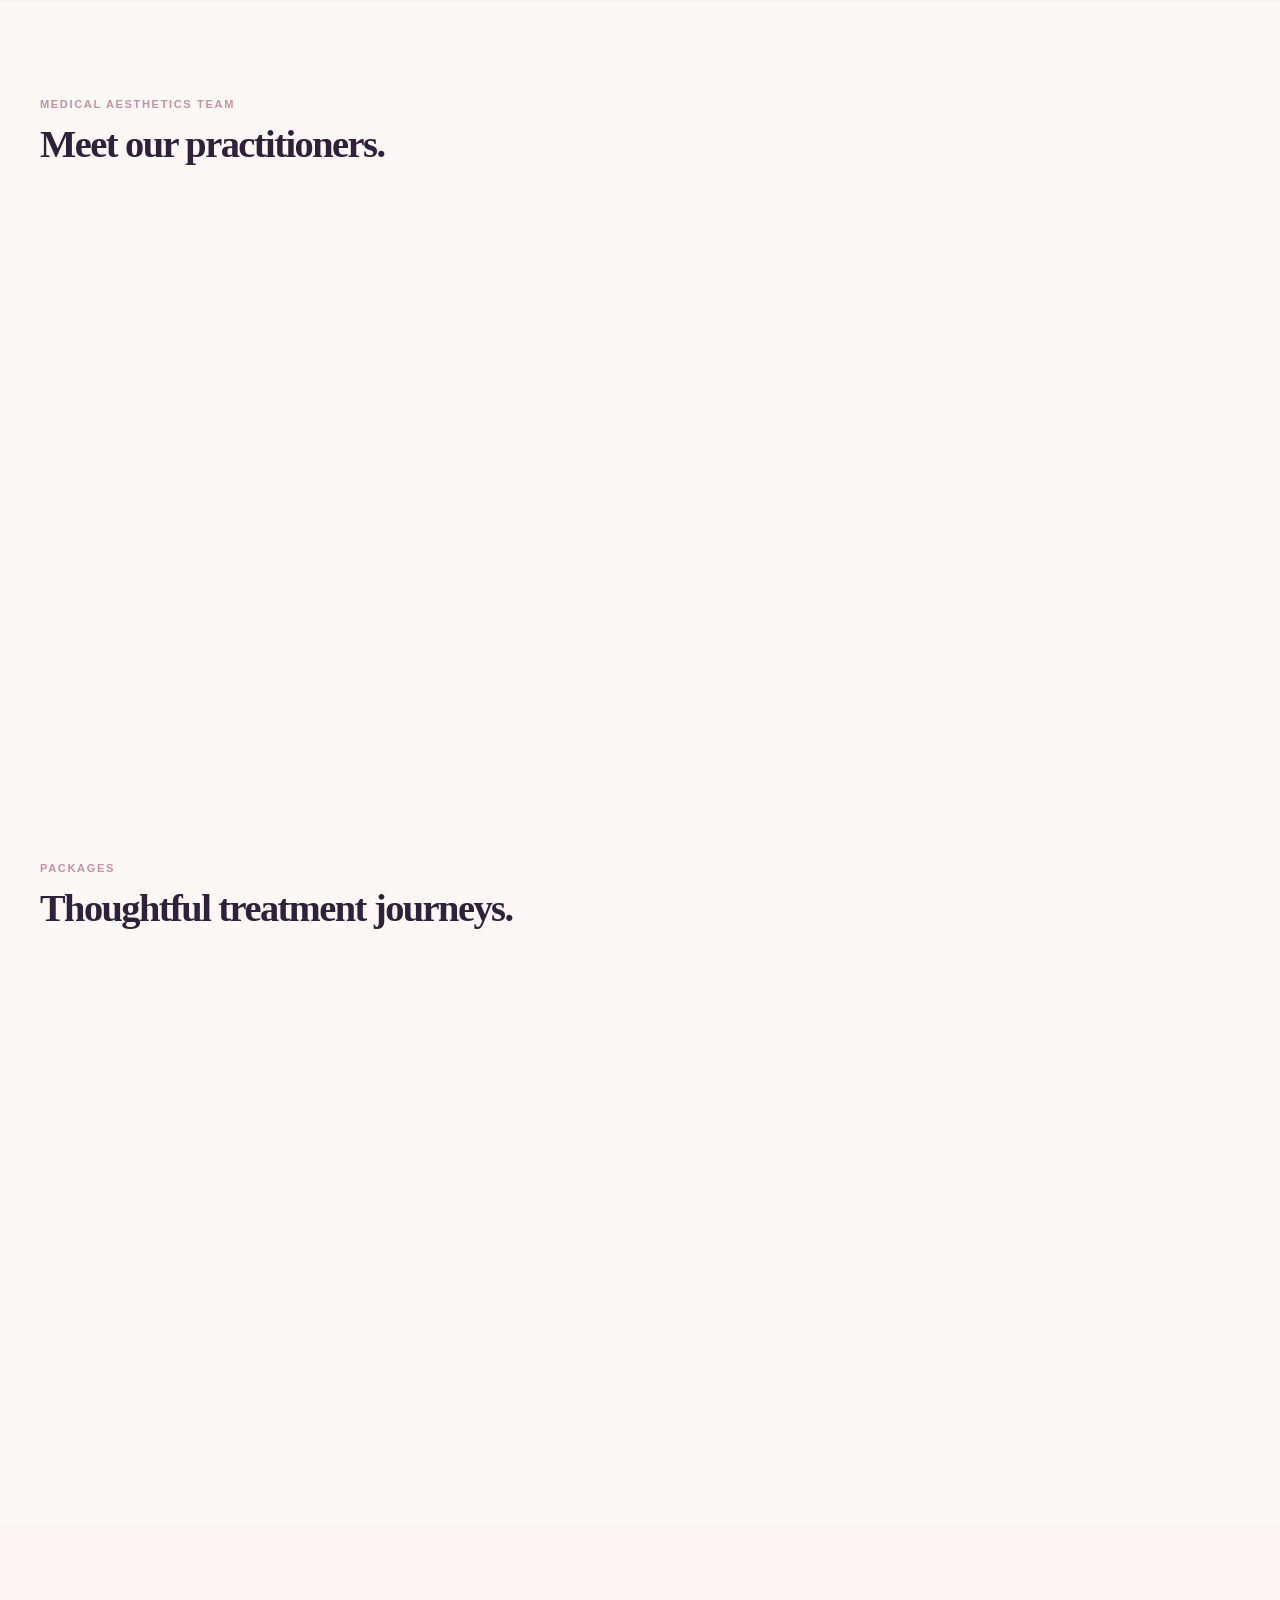
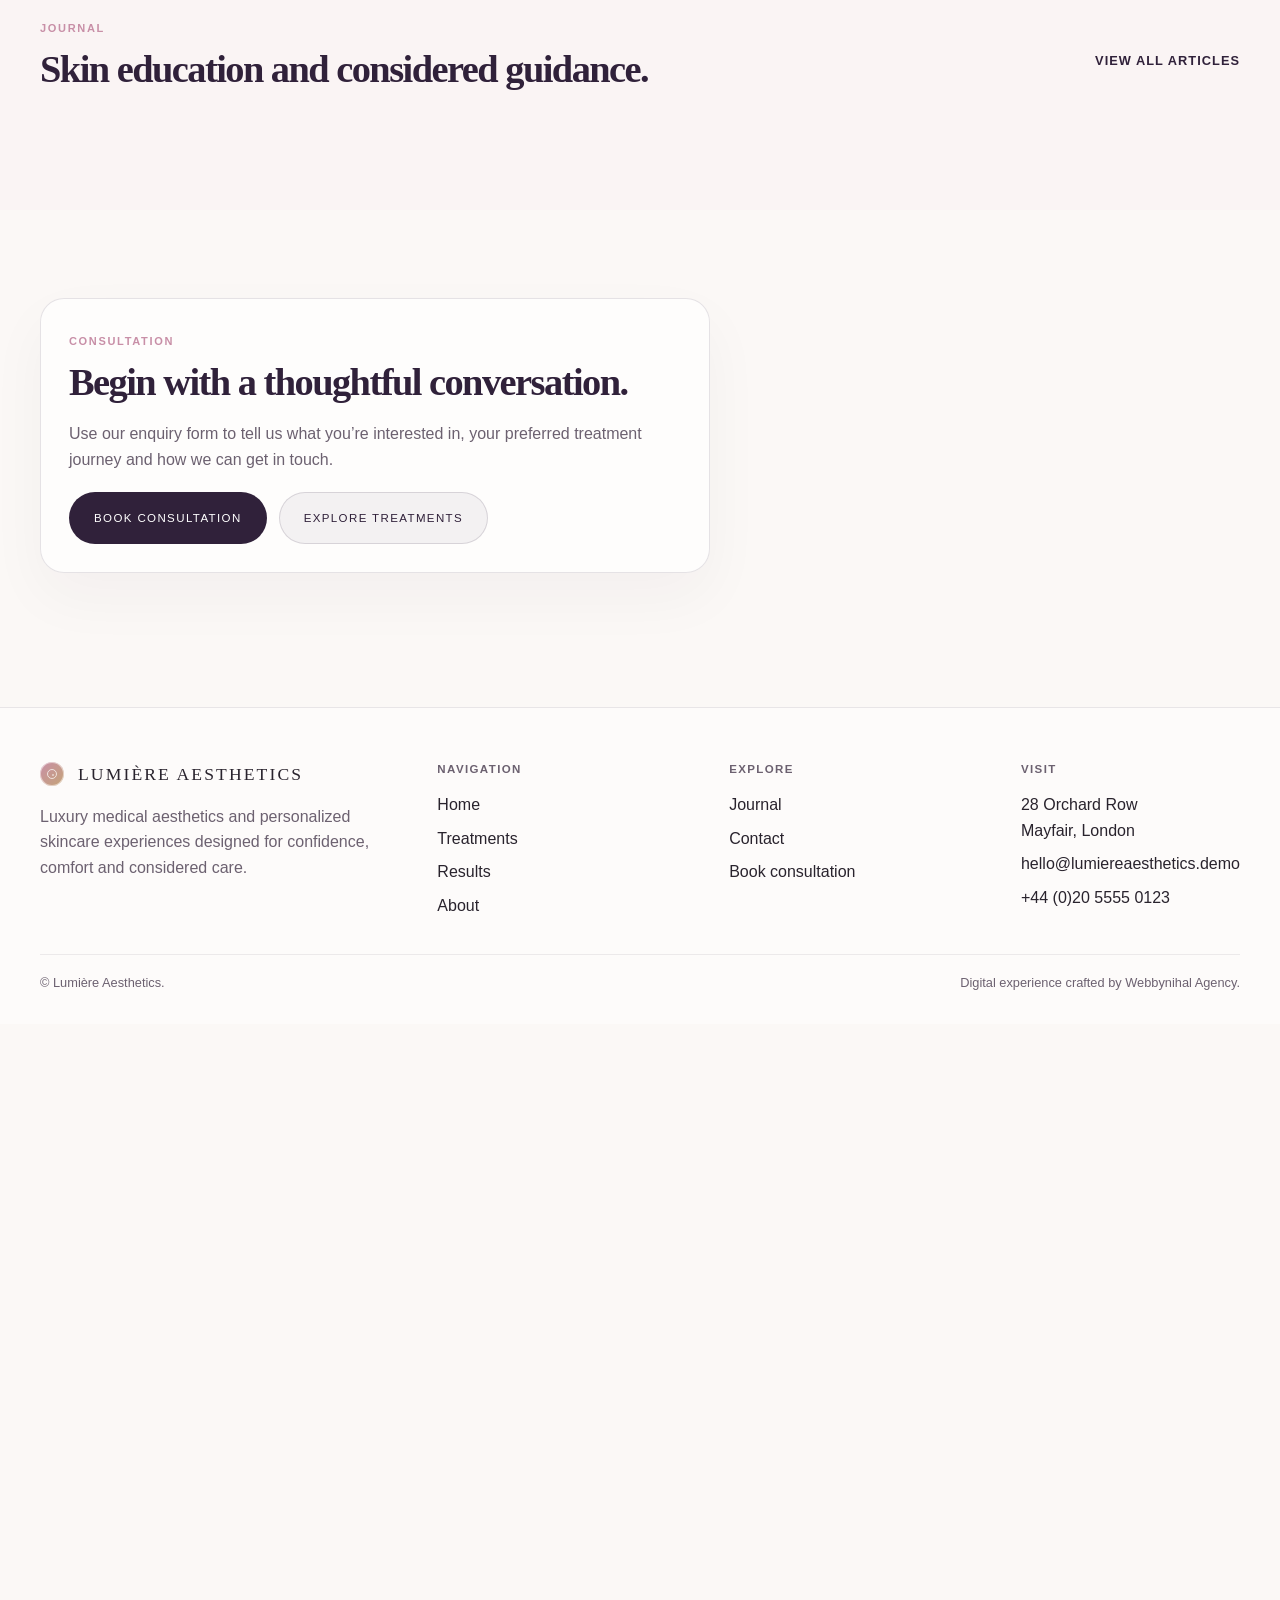
==== commit f93b07f4: "link vanished" ====
--- a/index.html
+++ b/index.html
@@ -7,6 +7,6 @@
     <title>LUMIÈRE AESTHETICS</title>
   </head>
   <body>
-    <p><a href="html/index.html">Enter LUMIÈRE AESTHETICS</a></p>
+    <p><a href="html/index.html"></a></p>
   </body>
 </html>
